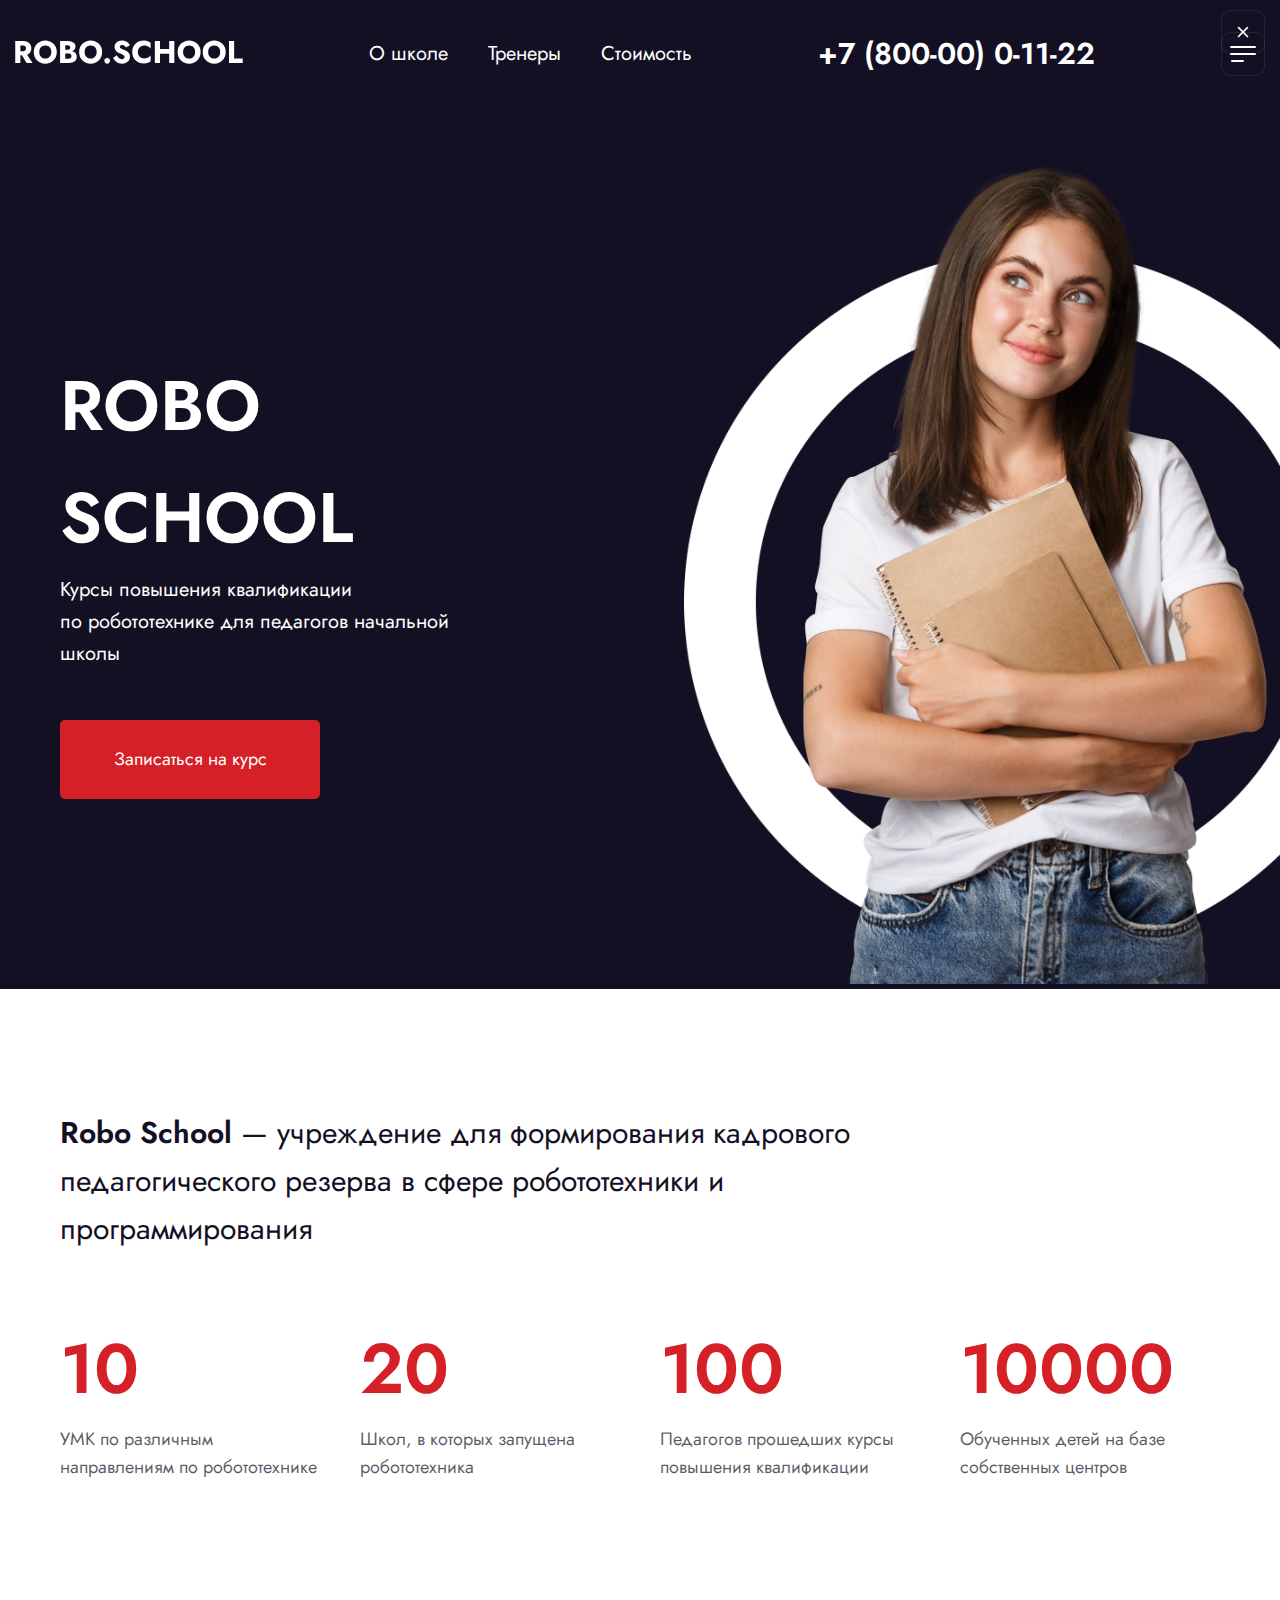
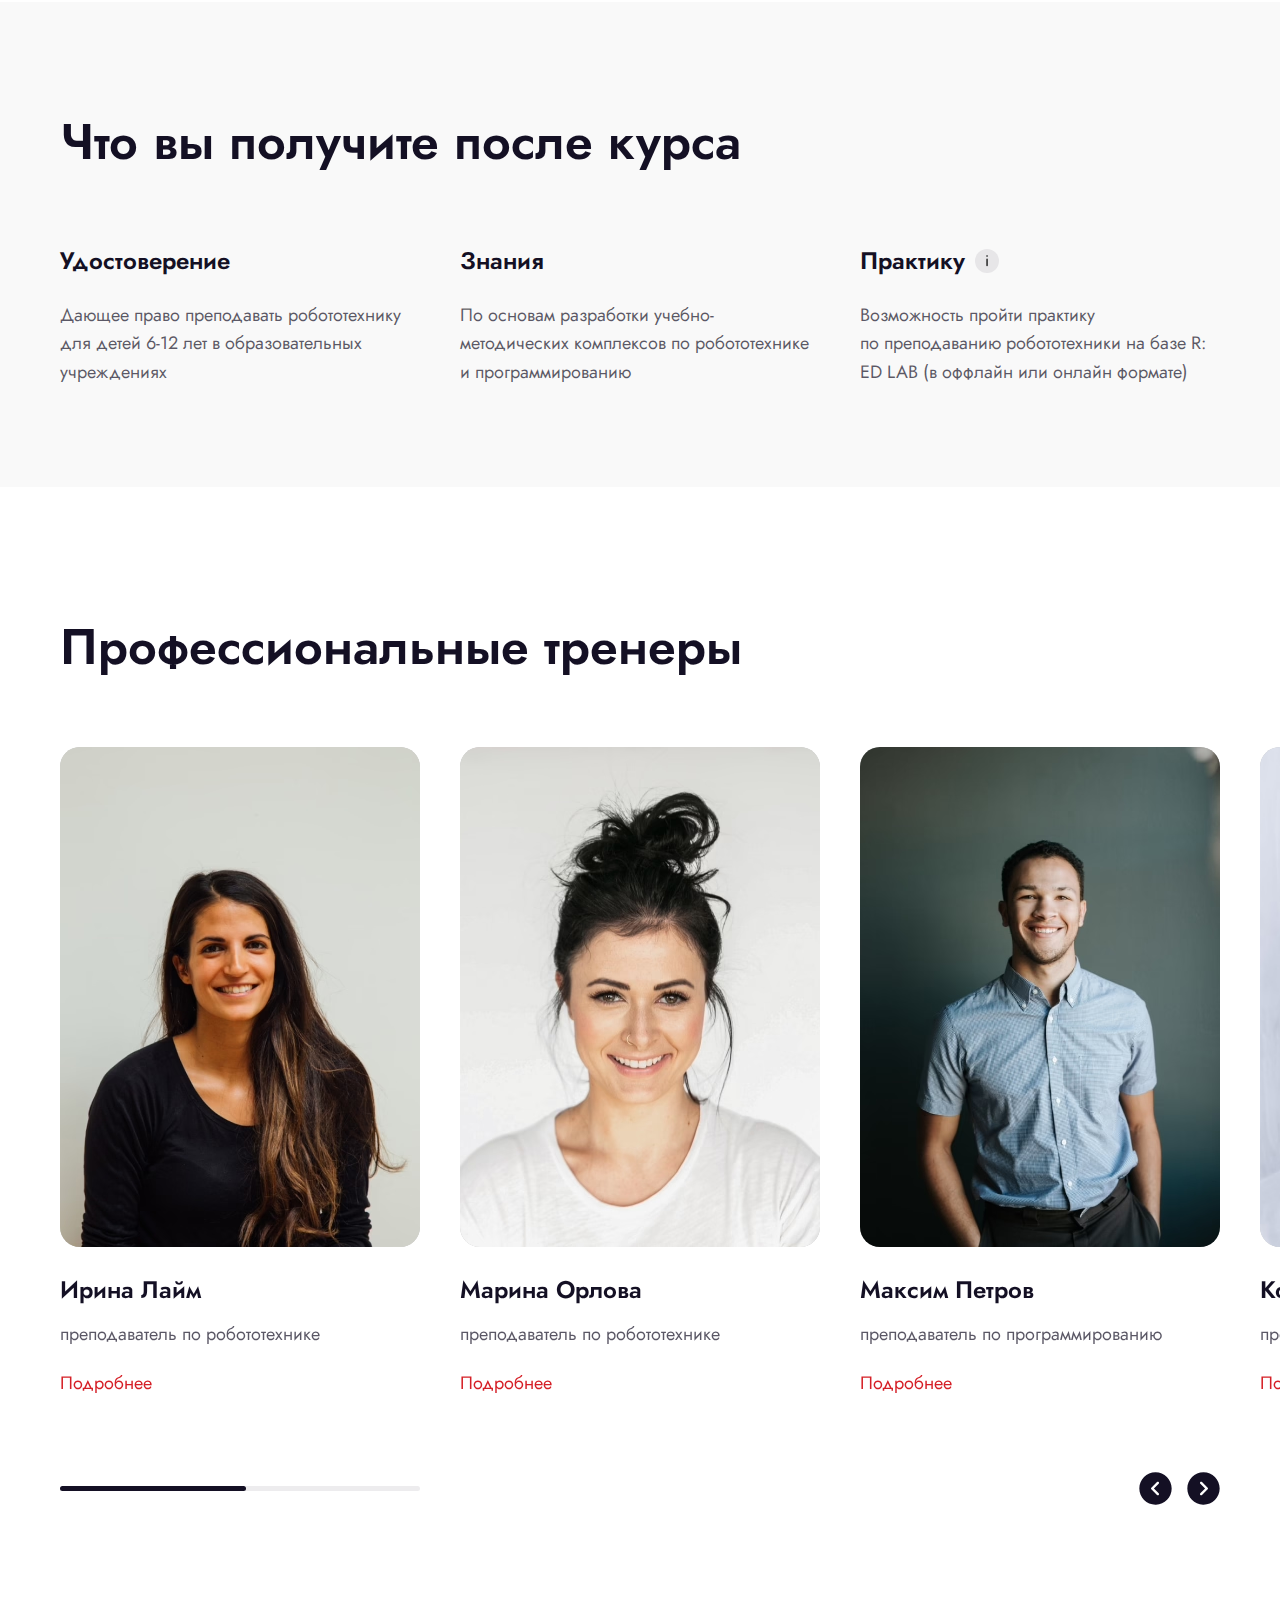
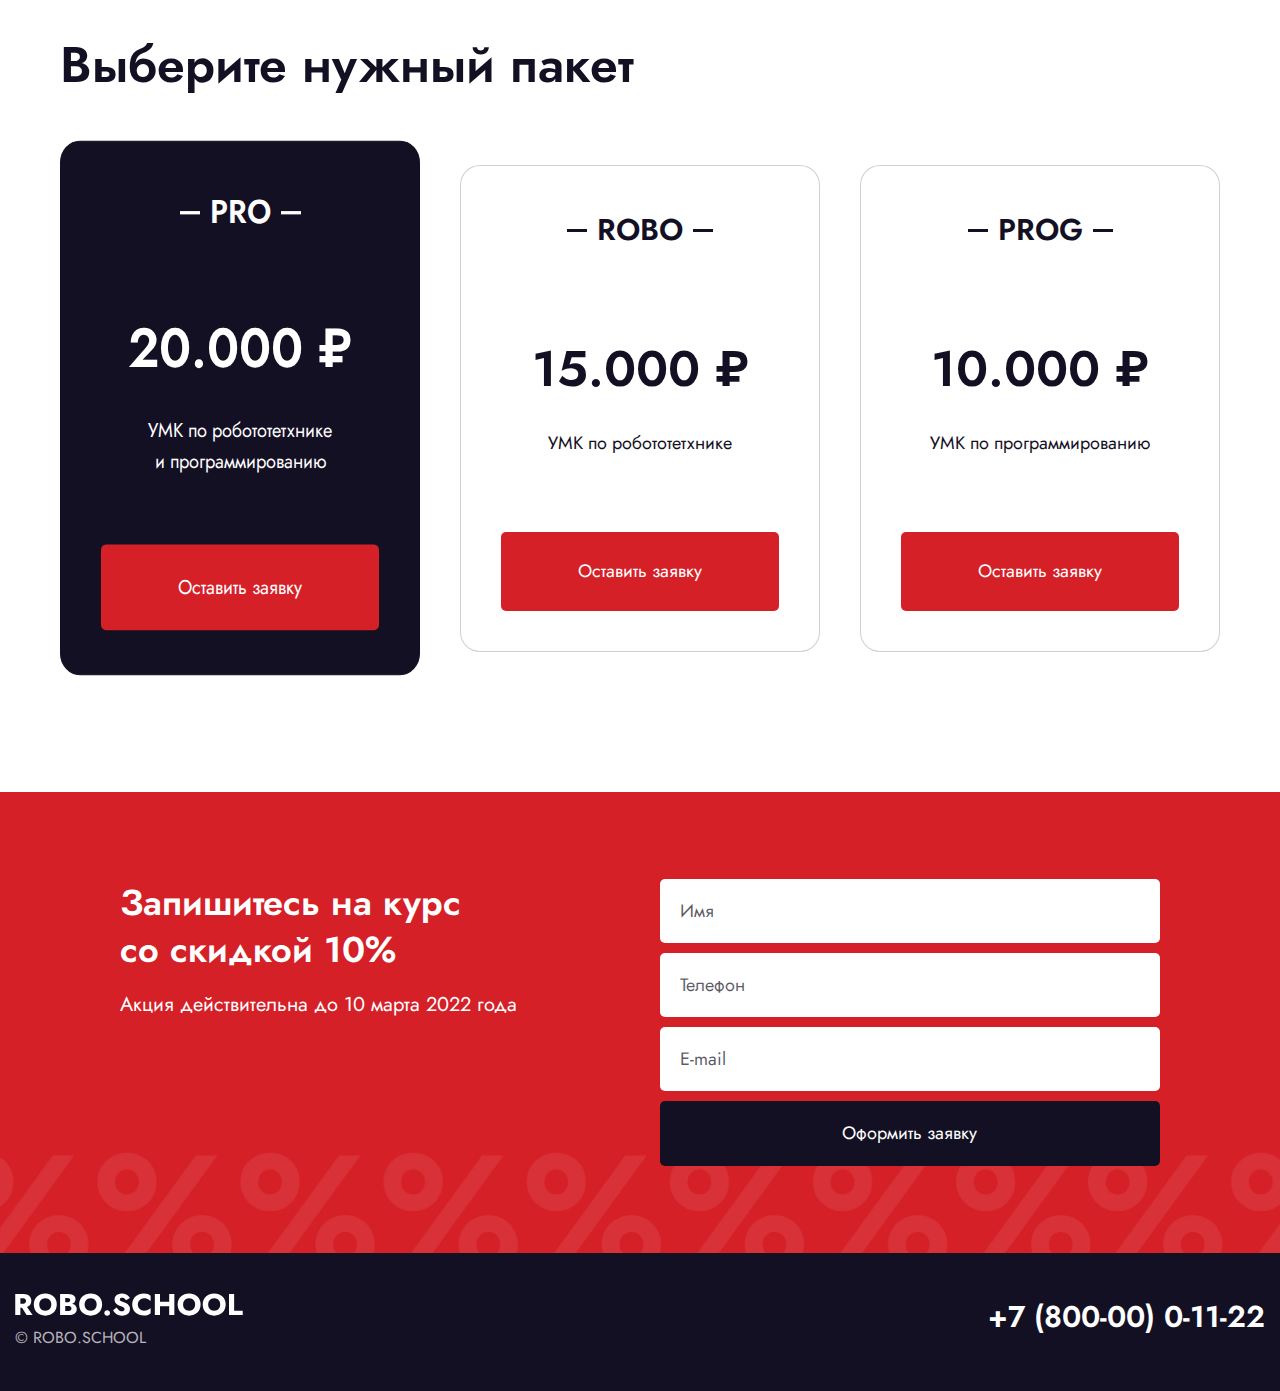
==== app/index.html @ c4f7781c "Created: Added Final Build" ====
<!DOCTYPE html>
<html lang="ru" class="page">
  <head>
  <meta charset="UTF-8" />
  <meta name="viewport" content="width=device-width, initial-scale=1.0" />
  <meta http-equiv="X-UA-Compatible" content="ie=edge" />
  <meta name="theme-color" content="#111111" />
  <title>Robo School</title>
  <link
    rel="preload"
    href="fonts/JostRegular.woff2"
    as="font"
    type="font/woff2"
    crossorigin="anonymous"
  />
  <link
    rel="preload"
    href="fonts/JostSemiBold.woff2"
    as="font"
    type="font/woff2"
    crossorigin="anonymous"
  />
  <link
    rel="preload"
    href="fonts/JostBold.woff2"
    as="font"
    type="font/woff2"
    crossorigin="anonymous"
  />
  <link rel="stylesheet" href="css/vendor.css" />
  <link rel="stylesheet" href="css/main.css" />
  <script defer src="js/main.js"></script>
</head>

  <body class="page__body">
    <div class="site-container">
      <header class="header">
  <div class="container-fluid header__container">
    <a class="logo header__logo" href="#">
      <img
        class="logo__image"
        loading="lazy"
        src="img/logo.svg"
        width="228"
        height="48"
        alt="Robo School Logo"
      />
    </a>
    <nav class="nav" title="Главное меню" data-menu>
      <ul class="list-reset nav__list">
        <li class="nav__item">
          <a class="nav__link" href="#about" data-scroll data-menu-item
            >О школе</a
          >
        </li>
        <li class="nav__item">
          <a class="nav__link" href="#trainers" data-scroll data-menu-item
            >Тренеры</a
          >
        </li>
        <li class="nav__item">
          <a class="nav__link" href="#prices" data-scroll data-menu-item
            >Стоимость</a
          >
        </li>
      </ul>
      <button
        class="btn-reset burger-close"
        aria-label="Закрыть меню"
        data-menu-close
      ></button>
    </nav>
    <a class="phone header__phone" href="tel:+78000001122">+7 (800-00) 0-11-22</a>
    <button
      class="btn-reset burger"
      aria-label="Открыть меню"
      aria-expanded="false"
      data-burger
    >
      <span class="burger__line"></span>
      <span class="burger__line"></span>
      <span class="burger__line"></span>
    </button>
  </div>
</header>

      <main class="main">
        <section class="hero">
  <div class="container hero__container">
    <div class="hero__content">
      <h1 class="hero__title">
        ROBO SCHOOL
        <span class="hero__title-text"
          >Курсы повышения квалификации по робототехнике для педагогов начальной
          школы</span
        >
      </h1>
      <a class="hero__link btn-reset btn" href="#prices" data-scroll
        >Записаться на курс</a
      >
    </div>
    <div class="hero__image">
      <picture>
        <source srcset="img/hero-img.avif" type="image/avif" />
        <source srcset="img/hero-img.webp" type="image/webp" />
        <img
          loading="lazy"
          src="img/hero-img.png"
          class="image"
          width="783"
          height="917"
          alt=""
        />
      </picture>
    </div>
  </div>
</section>
 <section class="about section-offset" id="about">
  <div class="container">
    <h2 class="visually-hidden">О школе Robo School</h2>
    <div class="about__descr">
      <span class="about__descr-highlight">Robo School</span> — учреждение для
      формирования кадрового педагогического резерва в сфере робототехники и
      программирования
    </div>
    <ul class="list-reset about__list">
      <li class="about__item">
        <div class="about__digit">10</div>
        <p class="about__text">
          УМК по различным направлениям по робототехнике
        </p>
      </li>
      <li class="about__item">
        <div class="about__digit">20</div>
        <p class="about__text">Школ, в которых запущена робототехника</p>
      </li>
      <li class="about__item">
        <div class="about__digit">100</div>
        <p class="about__text">
          Педагогов прошедших курсы повышения квалификации
        </p>
      </li>
      <li class="about__item">
        <div class="about__digit">10000</div>
        <p class="about__text">Обученных детей на базе собственных центров</p>
      </li>
    </ul>
  </div>
</section>

        <section class="benefits">
  <div class="container">
    <h2 class="benefits__title section-title">Что вы получите после курса</h2>
    <ul class="list-reset benefits__list">
      <li class="benefits__item">
        <h3 class="benefits__subtitle">Удостоверение</h3>
        <p class="benefits__descr">
          Дающее право преподавать робототехнику для детей 6-12 лет в
          образовательных учреждениях
        </p>
      </li>
      <li class="benefits__item">
        <h3 class="benefits__subtitle">Знания</h3>
        <p class="benefits__descr">
          По основам разработки учебно-методических комплексов по робототехнике
          и программированию
        </p>
      </li>
      <li class="benefits__item">
        <h3 class="benefits__subtitle">
          Практику
          <span class="tooltip">
            <button class="btn-reset tooltip__btn" aria-describedby="practice">
              <svg>
                <use xlink:href="img/sprite.svg#tooltip-icon"></use>
              </svg>
            </button>
            <span class="tooltip__txt" role="tooltip" id="practice">
              <span class="visually-hidden">Тултип: </span>
              При наличии свободных мест
            </span>
          </span>
        </h3>
        <p class="benefits__descr">
          Возможность пройти практику по преподаванию робототехники на базе R: ED
          LAB (в оффлайн или онлайн формате)
        </p>
      </li>
    </ul>
  </div>
</section>
 <section class="trainers section-offset" id="trainers">
  <div class="container">
    <h2 class="section-title trainers__title">Профессиональные тренеры</h2>
  </div>
  <div class="trainers__wrapper">
    <div class="swiper trainers__content">
      <div class="swiper-wrapper">
        <div class="swiper-slide">
          <div class="trainers__item">
            <picture>
              <source srcset="img/trainer-1.avif" type="image/avif" />
              <source srcset="img/trainer-1.webp" type="image/webp" />
              <img
                class="trainers__image"
                loading="lazy"
                src="img/trainer-1.jpg"
                width="360"
                height="500"
                alt="Ирина Лайм"
              />
            </picture>
            <div class="trainers__name">Ирина Лайм</div>
            <div class="trainers__post">преподаватель по робототехнике</div>
            <button class="btn-reset trainers__btn" data-graph-path="trainer-1">
              Подробнее
            </button>
          </div>
        </div>
        <div class="swiper-slide">
          <div class="trainers__item">
            <picture>
              <source srcset="img/trainer-2.avif" type="image/avif" />
              <source srcset="img/trainer-2.webp" type="image/webp" />
              <img
                class="trainers__image"
                loading="lazy"
                src="img/trainer-2.jpg"
                width="360"
                height="500"
                alt="Марина Орлова"
              />
            </picture>
            <div class="trainers__name">Марина Орлова</div>
            <div class="trainers__post">преподаватель по робототехнике</div>
            <button class="btn-reset trainers__btn" data-graph-path="trainer-2">
              Подробнее
            </button>
          </div>
        </div>
        <div class="swiper-slide">
          <div class="trainers__item">
            <picture>
              <source srcset="img/trainer-3.avif" type="image/avif" />
              <source srcset="img/trainer-3.webp" type="image/webp" />
              <img
                class="trainers__image"
                loading="lazy"
                src="img/trainer-3.jpg"
                width="360"
                height="500"
                alt="Максим Петров"
              />
            </picture>
            <div class="trainers__name">Максим Петров</div>
            <div class="trainers__post">преподаватель по программированию</div>
            <button class="btn-reset trainers__btn" data-graph-path="trainer-3">
              Подробнее
            </button>
          </div>
        </div>
        <div class="swiper-slide">
          <div class="trainers__item">
            <picture>
              <source srcset="img/trainer-4.avif" type="image/avif" />
              <source srcset="img/trainer-4.webp" type="image/webp" />
              <img
                class="trainers__image"
                loading="lazy"
                src="img/trainer-4.jpg"
                width="360"
                height="500"
                alt="Константин Назаров"
              />
            </picture>
            <div class="trainers__name">Константин Назаров</div>
            <div class="trainers__post">преподаватель по робототехнике</div>
            <button class="btn-reset trainers__btn" data-graph-path="trainer-4">
              Подробнее
            </button>
          </div>
        </div>
        <div class="swiper-slide">
          <div class="trainers__item">
            <picture>
              <source srcset="img/trainer-5.avif" type="image/avif" />
              <source srcset="img/trainer-5.webp" type="image/webp" />
              <img
                class="trainers__image"
                loading="lazy"
                src="img/trainer-5.jpg"
                width="360"
                height="500"
                alt="Лиза Весенняя"
              />
            </picture>
            <div class="trainers__name">Лиза Весенняя</div>
            <div class="trainers__post">преподаватель по программированию</div>
            <button class="btn-reset trainers__btn" data-graph-path="trainer-5">
              Подробнее
            </button>
          </div>
        </div>
        <div class="swiper-slide">
          <div class="trainers__item">
            <picture>
              <source srcset="img/trainer-1.avif" type="image/avif" />
              <source srcset="img/trainer-1.webp" type="image/webp" />
              <img
                class="trainers__image"
                loading="lazy"
                src="img/trainer-1.jpg"
                width="360"
                height="500"
                alt="Ирина Лайм"
              />
            </picture>
            <div class="trainers__name">Ирина Лайм</div>
            <div class="trainers__post">преподаватель по робототехнике</div>
            <button class="btn-reset trainers__btn" data-graph-path="trainer-1">
              Подробнее
            </button>
          </div>
        </div>
      </div>
    </div>
  </div>
  <div class="container">
    <div class="trainers__nav">
      <div class="swiper-scrollbar trainers__scroll"></div>
      <div class="trainers__slider-btns">
        <button
          class="btn-reset trainers__slider-btn trainers__slider-btn--prev"
          aria-label="Перейти к предыдущему слайду"
        ></button>
        <button
          class="btn-reset trainers__slider-btn trainers__slider-btn--next"
          aria-label="Перейти к следующему слайду"
        ></button>
      </div>
    </div>
  </div>
</section>

        <section class="prices" id="prices">
  <div class="container">
    <h2 class="section-title prices__title">Выберите нужный пакет</h2>
    <ul class="list-reset prices__list">
      <li class="prices__item prices__item--current">
        <h3 class="prices__subtitle">PRO</h3>
        <div class="prices__cost">20.000 ₽</div>
        <p class="prices__descr">УМК по робототетхнике и программированию</p>
        <button class="btn-reset btn prices__btn">Оставить заявку</button>
      </li>
      <li class="prices__item">
        <h3 class="prices__subtitle">ROBO</h3>
        <div class="prices__cost">15.000 ₽</div>
        <p class="prices__descr">УМК по робототетхнике</p>
        <button class="btn-reset btn prices__btn">Оставить заявку</button>
      </li>
      <li class="prices__item">
        <h3 class="prices__subtitle">PROG</h3>
        <div class="prices__cost">10.000 ₽</div>
        <p class="prices__descr">УМК по программированию</p>
        <button class="btn-reset btn prices__btn">Оставить заявку</button>
      </li>
    </ul>
  </div>
</section>
 <section class="order">
  <div class="container order__container">
    <div class="order__left">
      <h2 class="order__title">Запишитесь на курс со скидкой 10%</h2>
      <p class="order__descr">Акция действительна до 10 марта 2022 года</p>
    </div>
    <div class="order__right">
      <form class="form order__form" action="#">
        <label class="form__label">
          <input
            type="text"
            name="Имя"
            class="input-reset form__input input-name"
            placeholder="Имя"
            required
          />
        </label>
        <label class="form__label">
          <input
            type="tel"
            name="Телефон"
            class="input-reset form__input input-tel"
            placeholder="Телефон"
            required
          />
        </label>
        <label class="form__label">
          <input
            type="email"
            name="E-mail"
            class="input-reset form__input input-email"
            placeholder="E-mail"
            required
          />
        </label>
        <button class="btn-reset btn btn--dark form__btn">
          Оформить заявку
        </button>
      </form>
    </div>
  </div>
</section>

      </main>
      <footer class="footer">
  <div class="container-fluid footer__container">
    <div class="footer__left">
      <a class="logo footer__logo" href="#">
        <img
          class="logo__image"
          loading="lazy"
          src="img/logo.svg"
          width="228"
          height="48"
          alt="Robo School Logo"
        />
      </a>
      <div class="footer__copy">© ROBO.SCHOOL</div>
    </div>
    <a class="phone" href="tel:+78000001122">+7 (800-00) 0-11-22</a>
  </div>
</footer>
 <div class="graph-modal modal">
  <div
    class="graph-modal__container modal__container"
    role="dialog"
    aria-modal="true"
    data-graph-target="trainer-1"
  >
    <button
      class="btn-reset js-modal-close graph-modal__close modal__close"
      aria-label="Закрыть модальное окно"
    >
      Закрыть
    </button>
    <div class="graph-modal__content modal__content">
      <div class="modal__top">
        <div class="modal__image">
          <picture>
            <source srcset="img/modal-img-1.avif" type="image/avif" />
            <source srcset="img/modal-img-1.webp" type="image/webp" />
            <img
              loading="lazy"
              src="img/modal-img-1.jpg"
              class="image"
              width="160"
              height="222"
              alt="Марина Орлова"
            />
          </picture>
        </div>
        <div class="modal__text">
          <div class="modal__name">Марина Орлова</div>
          <div class="modal__post">преподаватель по робототехнике</div>
          <ul class="list-reset social">
            <li class="social__item">
              <a class="social__link" href="#" target="_blank">
                <svg>
                  <use xlink:href="img/sprite.svg#facebook"></use>
                </svg>
              </a>
            </li>
            <li class="social__item">
              <a class="social__link" href="#" target="_blank">
                <svg>
                  <use xlink:href="img/sprite.svg#instagram"></use>
                </svg>
              </a>
            </li>
          </ul>
        </div>
      </div>
      <div class="modal__bottom">
        <div class="tabs" data-tabs="modal">
          <div class="tabs__menu">
            <ul class="list-reset tabs__nav">
              <li class="tabs__nav-item">
                <button class="btn-reset tabs__nav-btn" type="button">
                  Образование
                </button>
              </li>
              <li class="tabs__nav-item">
                <button class="btn-reset tabs__nav-btn" type="button">
                  Опыт работы
                </button>
              </li>
              <li class="tabs__nav-item">
                <button class="btn-reset tabs__nav-btn" type="button">
                  Награды
                </button>
              </li>
            </ul>
          </div>
          <div class="tabs__content">
            <div class="tabs__panel">
              <div class="tabs__panel-wrapper" data-simplebar>
                <div class="tabs__descr">
                  <p class="tabs__text">Сентябрь 1995 — Июнь 2000</p>
                  <p class="tabs__text">
                    Санкт-Петербургский политехнический университет Петра
                    Великого
                  </p>
                  <p class="tabs__text">
                    Факультет: Компьютерных наук и технологий
                  </p>
                  <p class="tabs__text">
                    Специальность: Математика и компьютерные науки
                  </p>
                  <p class="tabs__text">Форма обучения: Очная</p>
                </div>
                <div class="tabs__content">
                  <h3 class="tabs__subtitle">Курсы и тренинги</h3>
                  <p class="tabs__text">Ноябрь 2020 — Февраль 2021</p>
                  <p class="tabs__text">
                    Программа дополнительного образования «3D Моделирование»
                  </p>
                  <p class="tabs__text">
                    Место проведения: Институт дополнительного образования
                    «Политех»
                  </p>
                  <p class="tabs__text">
                    Далеко-далеко за словесными горами в стране гласных и
                    согласных живут рыбные тексты.
                  </p>
                  <p class="tabs__text">
                    Далеко-далеко за словесными горами в стране гласных и
                    согласных живут рыбные тексты.
                  </p>
                </div>
              </div>
            </div>
            <div class="tabs__panel">
              <div class="tabs__panel-wrapper" data-simplebar>
                <div class="tabs__descr">
                  <p class="tabs__text">Сентябрь 1995 — Июнь 2000</p>
                  <p class="tabs__text">
                    Далеко-далеко за словесными горами в стране, гласных и
                    согласных живут рыбные тексты.
                  </p>
                  <p class="tabs__text">
                    Факультет: Компьютерных наук и технологий
                  </p>
                  <p class="tabs__text">
                    Далеко-далеко за словесными горами в стране, гласных и
                    согласных.
                  </p>
                  <p class="tabs__text">Форма обучения: Очная</p>
                </div>
                <div class="tabs__content">
                  <h3 class="tabs__subtitle">Курсы и тренинги</h3>
                  <p class="tabs__text">Ноябрь 2020 — Февраль 2021</p>
                  <p class="tabs__text">
                    Далеко-далеко за словесными горами в стране.
                  </p>
                  <p class="tabs__text">
                    Место проведения: Институт дополнительного образования
                    «Политех»
                  </p>
                  <p class="tabs__text">
                    Далеко-далеко за словесными горами в стране гласных и
                    согласных живут рыбные тексты.
                  </p>
                  <p class="tabs__text">
                    Далеко-далеко за словесными горами в стране гласных и
                    согласных живут рыбные тексты.
                  </p>
                </div>
              </div>
            </div>
            <div class="tabs__panel">
              <div class="tabs__panel-wrapper" data-simplebar>
                <div class="tabs__descr">
                  <p class="tabs__text">
                    Далеко-далеко за словесными горами в стране.
                  </p>
                  <p class="tabs__text">
                    Санкт-Петербургский политехнический университет Петра
                    Великого
                  </p>
                  <p class="tabs__text">
                    Далеко-далеко, за словесными горами в стране гласных и
                    согласных.
                  </p>
                  <p class="tabs__text">
                    Специальность: Математика и компьютерные науки
                  </p>
                  <p class="tabs__text">Форма обучения: Очная</p>
                </div>
                <div class="tabs__content">
                  <h3 class="tabs__subtitle">Курсы и тренинги</h3>
                  <p class="tabs__text">
                    Далеко-далеко за словесными горами в стране гласных.
                  </p>
                  <p class="tabs__text">
                    Программа дополнительного образования «3D Моделирование»
                  </p>
                  <p class="tabs__text">
                    Место проведения: Институт дополнительного образования
                    «Политех»
                  </p>
                  <p class="tabs__text">
                    Далеко-далеко за словесными горами в стране гласных и
                    согласных живут рыбные тексты.
                  </p>
                  <p class="tabs__text">
                    Далеко-далеко за словесными горами в стране гласных и
                    согласных живут рыбные тексты.
                  </p>
                </div>
              </div>
            </div>
          </div>
        </div>
      </div>
    </div>
  </div>
</div>

    </div>
  </body>
</html>
---- app/css/main.css ----
:root {
  --font-family: "Jost", sans-serif;
  --content-width: 1160px;
  --content-fluid-width: 1790px;
  --container-offset: 15px;
  --container-width: calc(var(--content-width) + (var(--container-offset) * 2));
  --container-fluid-width: calc(
    var(--content-fluid-width) + (var(--container-offset) * 2)
  );
  --color-light: #fff;
  --color-accent: #d52027;
  --color-dark: #141024;
  --color-text: rgba(20, 16, 36, 0.7);
}

/* stylelint-disable */
/* stylelint-disable */
/* stylelint-disable */
.custom-checkbox__field:checked + .custom-checkbox__content::after {
  opacity: 1;
}

.custom-checkbox__field:focus + .custom-checkbox__content::before {
  outline: 2px solid #f00;
  outline-offset: 2px;
}

.custom-checkbox__field:disabled + .custom-checkbox__content {
  opacity: 0.4;
  pointer-events: none;
}

/* stylelint-disable */
/* stylelint-disable */
@font-face {
  font-family: "Jost";
  src: url("../fonts/../fonts/JostRegular.woff2") format("woff2");
  font-weight: 400;
  font-display: swap;
  font-style: normal;
}
@font-face {
  font-family: "Jost";
  src: url("../fonts/../fonts/JostSemiBold.woff2") format("woff2");
  font-weight: 600;
  font-display: swap;
  font-style: normal;
}
@font-face {
  font-family: "Jost";
  src: url("../fonts/../fonts/JostBold.woff2") format("woff2");
  font-weight: 700;
  font-display: swap;
  font-style: normal;
}
html {
  -webkit-box-sizing: border-box;
  box-sizing: border-box;
}

*,
*::before,
*::after {
  -webkit-box-sizing: inherit;
  box-sizing: inherit;
}

.page {
  height: 100%;
  font-family: var(--font-family, sans-serif);
  -webkit-text-size-adjust: 100%;
}

.page__body {
  margin: 0;
  min-width: 320px;
  min-height: 100%;
  font-weight: 400;
  font-style: normal;
  font-size: 16px;
}

img {
  height: auto;
  max-width: 100%;
  -o-object-fit: cover;
  object-fit: cover;
}

h1,
h2,
h3,
h4,
h5,
h6 {
  margin: 0;
  padding: 0;
}

p {
  margin: 0;
  padding: 0;
}

a {
  text-decoration: none;
  color: inherit;
}

.site-container {
  overflow: hidden;
}

.is-hidden {
  display: none !important;
  /* stylelint-disable-line declaration-no-important */
}

.btn-reset {
  border: none;
  padding: 0;
  background: transparent;
  cursor: pointer;
}

.list-reset {
  list-style: none;
  margin: 0;
  padding: 0;
}

.input-reset {
  -webkit-appearance: none;
  -moz-appearance: none;
  appearance: none;
  border: none;
  border-radius: 0;
  background-color: #fff;
}
.input-reset::-webkit-search-decoration, .input-reset::-webkit-search-cancel-button, .input-reset::-webkit-search-results-button, .input-reset::-webkit-search-results-decoration {
  display: none;
}

.visually-hidden {
  position: absolute;
  overflow: hidden;
  margin: -1px;
  border: 0;
  padding: 0;
  width: 1px;
  height: 1px;
  clip: rect(0 0 0 0);
}

.container {
  margin: 0 auto;
  padding: 0 var(--container-offset);
  max-width: var(--container-width);
}

.container-fluid {
  margin: 0 auto;
  padding: 0 var(--container-offset);
  max-width: var(--container-fluid-width);
}

.js-focus-visible :focus:not(.focus-visible) {
  outline: none;
}

.centered {
  text-align: center;
}

.dis-scroll {
  position: fixed;
  left: 0;
  top: 0;
  overflow: hidden;
  width: 100%;
  height: 100vh;
  -ms-scroll-chaining: none;
  overscroll-behavior: none;
}

.page--ios .dis-scroll {
  position: relative;
}

@media (max-width: 576px) {
  .logo {
    width: 136px;
    height: 13px;
  }
}

.phone {
  font-weight: 600;
  font-size: 30px;
  line-height: 160%;
  text-align: right;
  color: var(--color-light);
}
@media (max-width: 576px) {
  .phone {
    font-size: 16px;
  }
}

.btn {
  display: -webkit-inline-box;
  display: -ms-inline-flexbox;
  display: inline-flex;
  -webkit-box-align: center;
  -ms-flex-align: center;
  align-items: center;
  -webkit-box-pack: center;
  -ms-flex-pack: center;
  justify-content: center;
  min-width: 260px;
  font-weight: 400;
  font-size: 18px;
  line-height: 160%;
  text-align: center;
  color: var(--color-light);
  padding: 25px 30px;
  background-color: var(--color-accent);
  border-radius: 5px;
}
.btn--dark {
  background-color: var(--color-dark);
}
@media (max-width: 576px) {
  .btn {
    font-size: 16px;
    padding: 17px 20px;
  }
}

.section-title {
  font-weight: 600;
  font-size: 50px;
  line-height: 160%;
  color: var(--color-dark);
  margin-bottom: 60px;
}
@media (max-width: 768px) {
  .section-title {
    line-height: 60px;
  }
}
@media (max-width: 576px) {
  .section-title {
    font-size: 30px;
    line-height: 140%;
    text-align: center;
    margin-bottom: 40px;
  }
}

.section-offset {
  padding: 120px 0;
}
@media (max-width: 768px) {
  .section-offset {
    padding: 60px 0;
  }
}

.tooltip {
  margin-left: 10px;
}
.tooltip__btn {
  display: -webkit-box;
  display: -ms-flexbox;
  display: flex;
  -webkit-box-align: center;
  -ms-flex-align: center;
  align-items: center;
  -webkit-box-pack: center;
  -ms-flex-pack: center;
  justify-content: center;
  width: 24px;
  height: 24px;
  background: rgba(20, 16, 36, 0.08);
  border-radius: 100%;
}
.tooltip__btn svg {
  width: 4px;
  height: 12px;
}
.tooltip__btn:focus + .tooltip__txt {
  opacity: 1;
  visibility: visible;
}
@media (any-hover: hover) {
  .tooltip__btn:hover + .tooltip__txt {
    opacity: 1;
    visibility: visible;
  }
}
.tooltip__txt {
  font-weight: 400;
  font-size: 16px;
  line-height: 160%;
  text-align: center;
  color: var(--color-dark);
  padding: 15px 20px;
  background-color: var(--color-light);
  -webkit-box-shadow: 0 2px 8px rgba(20, 16, 36, 0.1);
  box-shadow: 0 2px 8px rgba(20, 16, 36, 0.1);
  border-radius: 5px;
  opacity: 0;
  visibility: hidden;
  -webkit-transition: opacity 0.3s ease-in-out, visibility 0.3s ease-in-out;
  -o-transition: opacity 0.3s ease-in-out, visibility 0.3s ease-in-out;
  transition: opacity 0.3s ease-in-out, visibility 0.3s ease-in-out;
}
@media (max-width: 768px) {
  .tooltip__txt {
    font-size: 14px;
    padding: 10px;
  }
}

.form {
  display: -webkit-box;
  display: -ms-flexbox;
  display: flex;
  -webkit-box-orient: vertical;
  -webkit-box-direction: normal;
  -ms-flex-direction: column;
  flex-direction: column;
  width: 100%;
}
.form__label {
  display: -webkit-box;
  display: -ms-flexbox;
  display: flex;
  -webkit-box-orient: vertical;
  -webkit-box-direction: reverse;
  -ms-flex-direction: column-reverse;
  flex-direction: column-reverse;
  width: 100%;
  margin-bottom: 10px;
}
.form .just-validate-error-label {
  color: var(--color-light) !important;
  margin-bottom: 5px;
}
.form__input {
  width: 100%;
  height: 64px;
  border-radius: 5px;
  font-weight: 400;
  font-size: 18px;
  line-height: 26px;
  color: var(--color-dark);
  padding: 0 20px;
}
.form__input::-webkit-input-placeholder {
  font-weight: 400;
  font-size: 18px;
  line-height: 26px;
  color: var(--color-text);
}
.form__input::-moz-placeholder {
  font-weight: 400;
  font-size: 18px;
  line-height: 26px;
  color: var(--color-text);
}
.form__input:-ms-input-placeholder {
  font-weight: 400;
  font-size: 18px;
  line-height: 26px;
  color: var(--color-text);
}
.form__input::-ms-input-placeholder {
  font-weight: 400;
  font-size: 18px;
  line-height: 26px;
  color: var(--color-text);
}
.form__input::placeholder {
  font-weight: 400;
  font-size: 18px;
  line-height: 26px;
  color: var(--color-text);
}
.form__btn {
  padding: 18px 30px;
}

.burger {
  position: relative;
  width: 44px;
  height: 44px;
  border: 1px solid rgba(255, 255, 255, 0.08);
  border-radius: 10px;
}
.burger__line {
  position: absolute;
  left: 50%;
  top: 50%;
  -webkit-transform: translate(-50%, -50%);
  -ms-transform: translate(-50%, -50%);
  transform: translate(-50%, -50%);
  height: 2px;
  width: 26px;
  background-color: var(--color-light);
  border-radius: 100px;
}
.burger__line:first-child {
  margin-top: -7px;
}
.burger__line:last-child {
  width: 13px;
  left: 9px;
  -webkit-transform: translateY(-50%);
  -ms-transform: translateY(-50%);
  transform: translateY(-50%);
  margin-top: 7px;
}
.burger-close {
  position: absolute;
  top: 10px;
  right: var(--container-offset);
  z-index: 500;
  width: 44px;
  height: 44px;
  border: 1px solid rgba(255, 255, 255, 0.08);
  border-radius: 10px;
  background-image: url("../img/close.svg");
  background-position: center;
  background-size: 14px 12px;
  background-repeat: no-repeat;
}

.social {
  display: -webkit-box;
  display: -ms-flexbox;
  display: flex;
  -webkit-box-align: center;
  -ms-flex-align: center;
  align-items: center;
}
.social__item:not(:last-child) {
  margin-right: 10px;
}
.social__link {
  display: block;
  width: 30px;
  height: 30px;
}
.social__link svg {
  display: block;
  width: 100%;
  height: 100%;
  -o-object-fit: cover;
  object-fit: cover;
  fill: var(--color-dark);
}
.social__link:hover svg {
  fill: var(--color-accent);
}

.header {
  position: absolute;
  left: 0;
  top: 0;
  width: 100%;
  padding: 30px 0;
}
.header__container {
  display: -webkit-box;
  display: -ms-flexbox;
  display: flex;
  -webkit-box-align: center;
  -ms-flex-align: center;
  align-items: center;
  -webkit-box-pack: justify;
  -ms-flex-pack: justify;
  justify-content: space-between;
}
@media (max-width: 992px) {
  .header__container {
    -webkit-box-pack: initial;
    -ms-flex-pack: initial;
    justify-content: initial;
  }
}
@media (max-width: 576px) {
  .header__container {
    -webkit-box-align: center;
    -ms-flex-align: center;
    align-items: center;
  }
}
@media (max-width: 992px) {
  .header__phone {
    width: 44px;
    height: 44px;
    border: 1px solid rgba(255, 255, 255, 0.08);
    border-radius: 10px;
    font-size: 0;
    background-image: url("../img/phone.svg");
    background-position: center;
    background-size: 24px 24px;
    background-repeat: no-repeat;
    margin-left: auto;
    margin-right: 10px;
  }
}
@media (max-width: 576px) {
  .header {
    padding: 10px 0;
  }
}

.nav__list {
  display: -webkit-box;
  display: -ms-flexbox;
  display: flex;
  -webkit-box-align: center;
  -ms-flex-align: center;
  align-items: center;
}
@media (max-width: 992px) {
  .nav__list {
    display: -webkit-box;
    display: -ms-flexbox;
    display: flex;
    -webkit-box-align: center;
    -ms-flex-align: center;
    align-items: center;
    -webkit-box-pack: center;
    -ms-flex-pack: center;
    justify-content: center;
    -webkit-box-orient: vertical;
    -webkit-box-direction: normal;
    -ms-flex-direction: column;
    flex-direction: column;
    width: 100%;
    height: 100%;
  }
}
.nav__item:not(:last-child) {
  margin-right: 40px;
}
@media (max-width: 992px) {
  .nav__item:not(:last-child) {
    margin-right: 0;
    margin-bottom: 20px;
  }
}
.nav__link {
  font-size: 20px;
  line-height: 160%;
  text-align: center;
  color: var(--color-light);
}
@media (max-width: 992px) {
  .nav__link {
    font-weight: 600;
    font-size: 30px;
  }
}
@media (max-width: 992px) {
  .nav {
    position: fixed;
    left: 0;
    top: 0;
    right: 0;
    bottom: 0;
    z-index: 500;
    height: 100vh;
    overflow-y: auto;
    background-color: var(--color-dark);
    opacity: 0;
    visibility: hidden;
    -webkit-transition: opacity 0.3s ease-in-out, visibility 0.3s ease-in-out;
    -o-transition: opacity 0.3s ease-in-out, visibility 0.3s ease-in-out;
    transition: opacity 0.3s ease-in-out, visibility 0.3s ease-in-out;
  }
}

.menu--active {
  opacity: 1;
  visibility: visible;
}

.hero {
  min-height: 800px;
  background-color: var(--color-dark);
  padding-top: 160px;
}
.hero__container {
  display: -webkit-box;
  display: -ms-flexbox;
  display: flex;
  -webkit-box-align: center;
  -ms-flex-align: center;
  align-items: center;
}
@media (max-width: 992px) {
  .hero__container {
    -webkit-box-orient: vertical;
    -webkit-box-direction: normal;
    -ms-flex-direction: column;
    flex-direction: column;
  }
}
.hero__content {
  max-width: 516px;
}
@media (max-width: 992px) {
  .hero__content {
    max-width: none;
    text-align: center;
    margin-bottom: 20px;
  }
}
.hero__title {
  font-weight: 600;
  font-size: 70px;
  line-height: 160%;
  text-transform: uppercase;
  color: var(--color-light);
  margin-bottom: 50px;
}
.hero__title-text {
  display: block;
  max-width: 90%;
  font-weight: 400;
  font-size: 20px;
  line-height: 160%;
  text-transform: initial;
}
@media (max-width: 992px) {
  .hero__title-text {
    max-width: none;
    margin-top: 10px;
  }
}
@media (max-width: 576px) {
  .hero__title-text {
    font-size: 16px;
  }
}
@media (max-width: 576px) {
  .hero__title {
    font-size: 30px;
  }
}
.hero__image {
  width: 100%;
  -webkit-transform: translateX(167px);
  -ms-transform: translateX(167px);
  transform: translateX(167px);
}
@media (max-width: 992px) {
  .hero__image {
    -webkit-transform: translateX(0);
    -ms-transform: translateX(0);
    transform: translateX(0);
    text-align: center;
  }
}
@media (max-width: 576px) {
  .hero {
    padding-top: 110px;
  }
}

.about {
  background-color: var(--color-light);
}
.about__descr {
  max-width: 892px;
  font-size: 30px;
  line-height: 160%;
  color: var(--color-dark);
  margin-bottom: 60px;
}
.about__descr-highlight {
  font-weight: 600;
}
@media (max-width: 576px) {
  .about__descr {
    font-size: 20px;
    line-height: 160%;
  }
}
.about__list {
  display: -ms-grid;
  display: grid;
  -ms-grid-columns: (1fr)[12];
  grid-template-columns: repeat(12, 1fr);
  gap: 40px;
}
@media (max-width: 576px) {
  .about__list {
    -ms-grid-columns: (1fr)[4];
    grid-template-columns: repeat(4, 1fr);
    gap: 30px;
  }
}
.about__item {
  -ms-grid-column-span: 3;
  grid-column: 3 span;
}
@media (max-width: 1200px) {
  .about__item {
    -ms-grid-column-span: 6;
    grid-column: 6 span;
  }
}
@media (max-width: 576px) {
  .about__item {
    -ms-grid-column-span: 4;
    grid-column: 4 span;
    text-align: center;
  }
}
.about__digit {
  font-weight: 600;
  font-size: 70px;
  line-height: 160%;
  color: var(--color-accent);
}
@media (max-width: 576px) {
  .about__digit {
    font-size: 60px;
    line-height: 87px;
  }
}
.about__text {
  font-size: 18px;
  line-height: 160%;
  color: var(--color-text);
}
@media (max-width: 576px) {
  .about__text {
    font-size: 16px;
  }
}

.benefits {
  background-color: #f9f9f9;
  padding: 100px 0;
}
.benefits__list {
  display: -ms-grid;
  display: grid;
  -ms-grid-columns: (1fr)[12];
  grid-template-columns: repeat(12, 1fr);
  gap: 40px;
}
@media (max-width: 576px) {
  .benefits__list {
    -ms-grid-columns: (1fr)[4];
    grid-template-columns: repeat(4, 1fr);
    gap: 30px;
  }
}
.benefits__item {
  -ms-grid-column-span: 4;
  grid-column: 4 span;
}
@media (max-width: 1200px) {
  .benefits__item {
    -ms-grid-column-span: 6;
    grid-column: 6 span;
  }
}
@media (max-width: 576px) {
  .benefits__item {
    -ms-grid-column-span: 4;
    grid-column: 4 span;
    text-align: center;
  }
}
.benefits__subtitle {
  display: -webkit-inline-box;
  display: -ms-inline-flexbox;
  display: inline-flex;
  -webkit-box-align: center;
  -ms-flex-align: center;
  align-items: center;
  font-weight: 600;
  font-size: 24px;
  line-height: 160%;
  color: var(--color-dark);
  margin-bottom: 20px;
}
@media (max-width: 576px) {
  .benefits__subtitle {
    font-size: 20px;
  }
}
.benefits__descr {
  font-size: 18px;
  line-height: 160%;
  color: var(--color-text);
}
@media (max-width: 576px) {
  .benefits__descr {
    font-size: 16px;
  }
}
@media (max-width: 768px) {
  .benefits {
    padding: 40px 0;
  }
}

.trainers .swiper-slide {
  width: 360px;
}
@media (max-width: 768px) {
  .trainers .swiper-slide {
    width: 220px;
  }
}
.trainers__wrapper {
  padding-left: max(15px, (100% - var(--content-width)) / 2);
}
.trainers__content {
  margin-bottom: 75px;
}
@media (max-width: 576px) {
  .trainers__content {
    margin-bottom: 40px;
  }
}
.trainers__image {
  max-height: 500px;
  background-color: #c4c4c4;
  border-radius: 20px;
  margin-bottom: 20px;
}
@media (max-width: 768px) {
  .trainers__image {
    max-height: 300px;
  }
}
.trainers__name {
  font-weight: 600;
  font-size: 24px;
  line-height: 160%;
  color: var(--color-dark);
  margin-bottom: 10px;
}
@media (max-width: 576px) {
  .trainers__name {
    font-size: 20px;
  }
}
.trainers__post {
  font-size: 18px;
  line-height: 160%;
  color: var(--color-text);
  margin-bottom: 20px;
}
@media (max-width: 576px) {
  .trainers__post {
    font-size: 14px;
  }
}
.trainers__btn {
  font-size: 18px;
  line-height: 160%;
  color: var(--color-accent);
}
@media (max-width: 576px) {
  .trainers__btn {
    font-size: 16px;
  }
}
.trainers__nav {
  display: -webkit-box;
  display: -ms-flexbox;
  display: flex;
  -webkit-box-align: center;
  -ms-flex-align: center;
  align-items: center;
  -webkit-box-pack: justify;
  -ms-flex-pack: justify;
  justify-content: space-between;
}
.trainers__scroll {
  width: 360px;
  height: 5px;
  background: rgba(20, 16, 36, 0.08);
  border-radius: 40px;
}
.trainers__scroll .swiper-scrollbar-drag {
  background: var(--color-dark);
}
@media (max-width: 576px) {
  .trainers__scroll {
    width: 300px;
    height: 3px;
  }
}
.trainers__slider-btns {
  display: -webkit-box;
  display: -ms-flexbox;
  display: flex;
  -webkit-box-align: center;
  -ms-flex-align: center;
  align-items: center;
}
.trainers__slider-btn {
  background-position: center;
  background-size: cover;
  background-repeat: no-repeat;
  width: 33px;
  height: 33px;
}
.trainers__slider-btn--prev {
  background-image: url("../img/prev-arrow.svg");
}
.trainers__slider-btn--next {
  background-image: url("../img/next-arrow.svg");
}
.trainers__slider-btn:not(:last-child) {
  margin-right: 15px;
}
@media (max-width: 576px) {
  .trainers__slider-btn {
    display: none;
  }
}

.prices {
  padding: 0 0 140px;
}
.prices__list {
  display: -ms-grid;
  display: grid;
  -ms-grid-columns: (1fr)[12];
  grid-template-columns: repeat(12, 1fr);
  gap: 40px;
}
@media (max-width: 992px) {
  .prices__list {
    gap: 20px;
  }
}
@media (max-width: 768px) {
  .prices__list {
    -ms-grid-columns: (1fr)[8];
    grid-template-columns: repeat(8, 1fr);
  }
}
.prices__item {
  -ms-grid-column-span: 4;
  grid-column: 4 span;
  display: -webkit-box;
  display: -ms-flexbox;
  display: flex;
  -webkit-box-orient: vertical;
  -webkit-box-direction: normal;
  -ms-flex-direction: column;
  flex-direction: column;
  -webkit-box-align: center;
  -ms-flex-align: center;
  align-items: center;
  border: 1px solid rgba(20, 16, 36, 0.2);
  border-radius: 20px;
  padding: 40px;
  background-color: var(--color-light);
  color: var(--color-dark);
}
.prices__item--current {
  background-color: var(--color-dark);
  border: 1px solid var(--color-dark);
  color: var(--color-light);
  -webkit-transform: scaleY(1.1);
  -ms-transform: scaleY(1.1);
  transform: scaleY(1.1);
}
@media (max-width: 1200px) {
  .prices__item--current {
    -webkit-transform: scaleY(1);
    -ms-transform: scaleY(1);
    transform: scaleY(1);
  }
}
@media (max-width: 992px) {
  .prices__item {
    padding: 40px 20px;
  }
}
@media (max-width: 768px) {
  .prices__item {
    -ms-grid-column-span: 8;
    grid-column: 8 span;
  }
}
.prices__subtitle {
  display: -webkit-box;
  display: -ms-flexbox;
  display: flex;
  -webkit-box-align: center;
  -ms-flex-align: center;
  align-items: center;
  font-weight: 600;
  font-size: 30px;
  line-height: 160%;
  text-align: center;
  margin-bottom: auto;
}
.prices__subtitle:before {
  content: "";
  display: block;
  width: 20px;
  height: 3px;
  background-color: currentColor;
  margin-right: 10px;
}
.prices__subtitle:after {
  content: "";
  display: block;
  width: 20px;
  height: 3px;
  background-color: currentColor;
  margin-left: 10px;
}
@media (max-width: 576px) {
  .prices__subtitle {
    font-size: 30px;
  }
}
.prices__cost {
  font-weight: 600;
  font-size: 50px;
  line-height: 160%;
  text-align: center;
  margin: 60px auto 20px;
}
@media (max-width: 1200px) {
  .prices__cost {
    font-size: 45px;
  }
}
@media (max-width: 992px) {
  .prices__cost {
    font-size: 30px;
  }
}
@media (max-width: 576px) {
  .prices__cost {
    font-size: 50px;
    margin: 40px 0 20px;
  }
}
.prices__descr {
  font-size: 18px;
  line-height: 160%;
  text-align: center;
  margin-bottom: auto;
}
@media (max-width: 576px) {
  .prices__descr {
    font-size: 16px;
  }
}
.prices__btn {
  width: 100%;
  margin-top: 60px;
}
@media (max-width: 992px) {
  .prices__btn {
    min-width: auto;
    font-size: 16px;
    padding: 10px 20px;
  }
}
@media (max-width: 576px) {
  .prices__btn {
    font-size: 16px;
    padding: 17px 20px;
    margin-top: 40px;
  }
}
@media (max-width: 768px) {
  .prices {
    padding: 0 0 60px;
  }
}

.order {
  background-image: url("../img/percents.png");
  /* stylelint-disable-next-line declaration-block-no-duplicate-properties */
  background-image: -webkit-image-set("../img/percents.avif" type("image/avif"), "../img/percents.webp" type("image/webp"), "../img/percents.jpg" type("image/jpg"));
  background-image: image-set("../img/percents.avif" type("image/avif"), "../img/percents.webp" type("image/webp"), "../img/percents.jpg" type("image/jpg"));
  background-color: var(--color-accent);
  background-position: bottom center;
  background-size: cover;
  padding: 87px 0;
}
.order__container {
  display: -ms-grid;
  display: grid;
  -ms-grid-columns: (1fr)[12];
  grid-template-columns: repeat(12, 1fr);
}
.order__left {
  -ms-grid-column-span: 5;
  grid-column: 5 span;
  padding-left: 60px;
}
@media (max-width: 992px) {
  .order__left {
    -ms-grid-column-span: 12;
    grid-column: 12 span;
    padding-left: 0;
    text-align: center;
    margin-bottom: 40px;
  }
}
.order__title {
  font-weight: 600;
  font-size: 36px;
  line-height: 130%;
  color: var(--color-light);
  margin-bottom: 20px;
}
@media (max-width: 576px) {
  .order__title {
    font-size: 30px;
    line-height: 140%;
  }
}
.order__descr {
  font-size: 20px;
  line-height: 130%;
  color: var(--color-light);
}
@media (max-width: 576px) {
  .order__descr {
    font-size: 16px;
  }
}
.order__right {
  -ms-grid-column-span: 7;
  grid-column: 7 span;
  display: -webkit-box;
  display: -ms-flexbox;
  display: flex;
  -webkit-box-pack: end;
  -ms-flex-pack: end;
  justify-content: flex-end;
  padding-right: 60px;
}
@media (max-width: 992px) {
  .order__right {
    -ms-grid-column-span: 12;
    grid-column: 12 span;
    -webkit-box-pack: center;
    -ms-flex-pack: center;
    justify-content: center;
    padding-right: 0;
  }
}
.order__form {
  max-width: 500px;
}
@media (max-width: 576px) {
  .order__form {
    max-width: none;
  }
}
@media (max-width: 768px) {
  .order {
    padding: 40px 0;
  }
}

.footer {
  background-color: var(--color-dark);
  padding: 40px 0;
}
.footer__container {
  display: -webkit-box;
  display: -ms-flexbox;
  display: flex;
  -webkit-box-pack: justify;
  -ms-flex-pack: justify;
  justify-content: space-between;
  -webkit-box-align: start;
  -ms-flex-align: start;
  align-items: flex-start;
}
@media (max-width: 576px) {
  .footer__container {
    -webkit-box-orient: vertical;
    -webkit-box-direction: normal;
    -ms-flex-direction: column;
    flex-direction: column;
    -webkit-box-align: center;
    -ms-flex-align: center;
    align-items: center;
  }
}
.footer__logo {
  display: inline-block;
  margin-bottom: 5px;
}
.footer__copy {
  font-size: 16px;
  line-height: 160%;
  color: rgba(255, 255, 255, 0.7);
}
@media (max-width: 576px) {
  .footer__copy {
    font-size: 14px;
    text-align: center;
    margin-bottom: 20px;
  }
}

@media (max-width: 1024px) {
  .graph-modal:before {
    display: none;
  }
}

.modal__container {
  width: 100%;
  max-width: 940px;
  padding: 40px;
}
@media (max-width: 768px) {
  .modal__container {
    padding: 40px 20px 20px;
  }
}
.modal__close {
  right: 40px;
  top: 40px;
  width: auto;
  height: auto;
  font-weight: 400;
  font-size: 18px;
  line-height: 160%;
  color: var(--color-text);
}
@media (max-width: 768px) {
  .modal__close {
    right: 20px;
    top: 20px;
  }
}
@media (max-width: 576px) {
  .modal__close {
    font-size: 16px;
  }
}
.modal__top {
  display: -webkit-box;
  display: -ms-flexbox;
  display: flex;
  margin-bottom: 40px;
}
.modal__image {
  background-color: #c4c4c4;
  border-radius: 20px;
  margin-right: 40px;
}
.modal__image img {
  height: 100%;
}
@media (max-width: 576px) {
  .modal__image img {
    width: 60px;
    height: 88px;
  }
}
@media (max-width: 576px) {
  .modal__image {
    margin-right: 10px;
  }
}
.modal__name {
  font-weight: 600;
  font-size: 24px;
  line-height: 160%;
  margin-bottom: 10px;
}
@media (max-width: 576px) {
  .modal__name {
    font-size: 16px;
    margin-bottom: 5px;
  }
}
.modal__post {
  font-size: 18px;
  line-height: 160%;
  color: var(--color-text);
  margin-bottom: 10px;
}
@media (max-width: 576px) {
  .modal__post {
    font-size: 12px;
    line-height: 140%;
  }
}
.modal .simplebar-track.simplebar-vertical {
  background: rgba(20, 16, 36, 0.08);
  border-radius: 40px;
  width: 5px;
  margin: 20px 0;
}
.modal .simplebar-scrollbar:before {
  left: 0;
  right: 0;
  opacity: 1;
  width: 5px;
  background: var(--color-dark);
  border-radius: 40px;
}

.tabs__menu {
  padding-bottom: 20px;
  border-bottom: 1px solid rgba(20, 16, 36, 0.11);
}
.tabs__nav {
  max-width: 70%;
  display: -webkit-box;
  display: -ms-flexbox;
  display: flex;
  -webkit-box-align: center;
  -ms-flex-align: center;
  align-items: center;
  -webkit-box-pack: justify;
  -ms-flex-pack: justify;
  justify-content: space-between;
}
@media (max-width: 576px) {
  .tabs__nav {
    max-width: none;
    -ms-flex-wrap: wrap;
    flex-wrap: wrap;
  }
}
.tabs__nav-btn {
  font-size: 20px;
  line-height: 160%;
  color: var(--color-dark);
}
.tabs__nav-btn--active {
  background-color: transparent;
  color: var(--color-accent);
  outline: none;
}
.tabs__nav-btn:focus {
  background-color: transparent;
  color: var(--color-accent);
}
@media (max-width: 576px) {
  .tabs__nav-btn {
    font-size: 16px;
  }
}
@media (max-width: 768px) {
  .tabs__nav-item {
    margin-right: 40px;
    margin-bottom: 20px;
  }
}
@media (max-width: 576px) {
  .tabs__nav-item {
    width: 100%;
    margin-right: 0;
  }
  .tabs__nav-item:last-child {
    margin-bottom: 0;
  }
}
.tabs__panel-wrapper {
  max-height: 375px;
  padding-top: 20px;
  padding-right: 20px;
}
.tabs__descr {
  margin-bottom: 40px;
}
@media (max-width: 576px) {
  .tabs__descr {
    margin-bottom: 20px;
  }
}
.tabs__text {
  font-size: 20px;
  line-height: 160%;
  color: var(--color-dark);
}
.tabs__text:not(:last-child) {
  margin-bottom: 5px;
}
@media (max-width: 576px) {
  .tabs__text {
    font-size: 14px;
  }
}
.tabs__subtitle {
  font-weight: 600;
  font-size: 24px;
  line-height: 160%;
  color: var(--color-dark);
  margin-bottom: 20px;
}
@media (max-width: 576px) {
  .tabs__subtitle {
    font-size: 16px;
    margin-bottom: 10px;
  }
}
/*# sourceMappingURL=main.css.map */
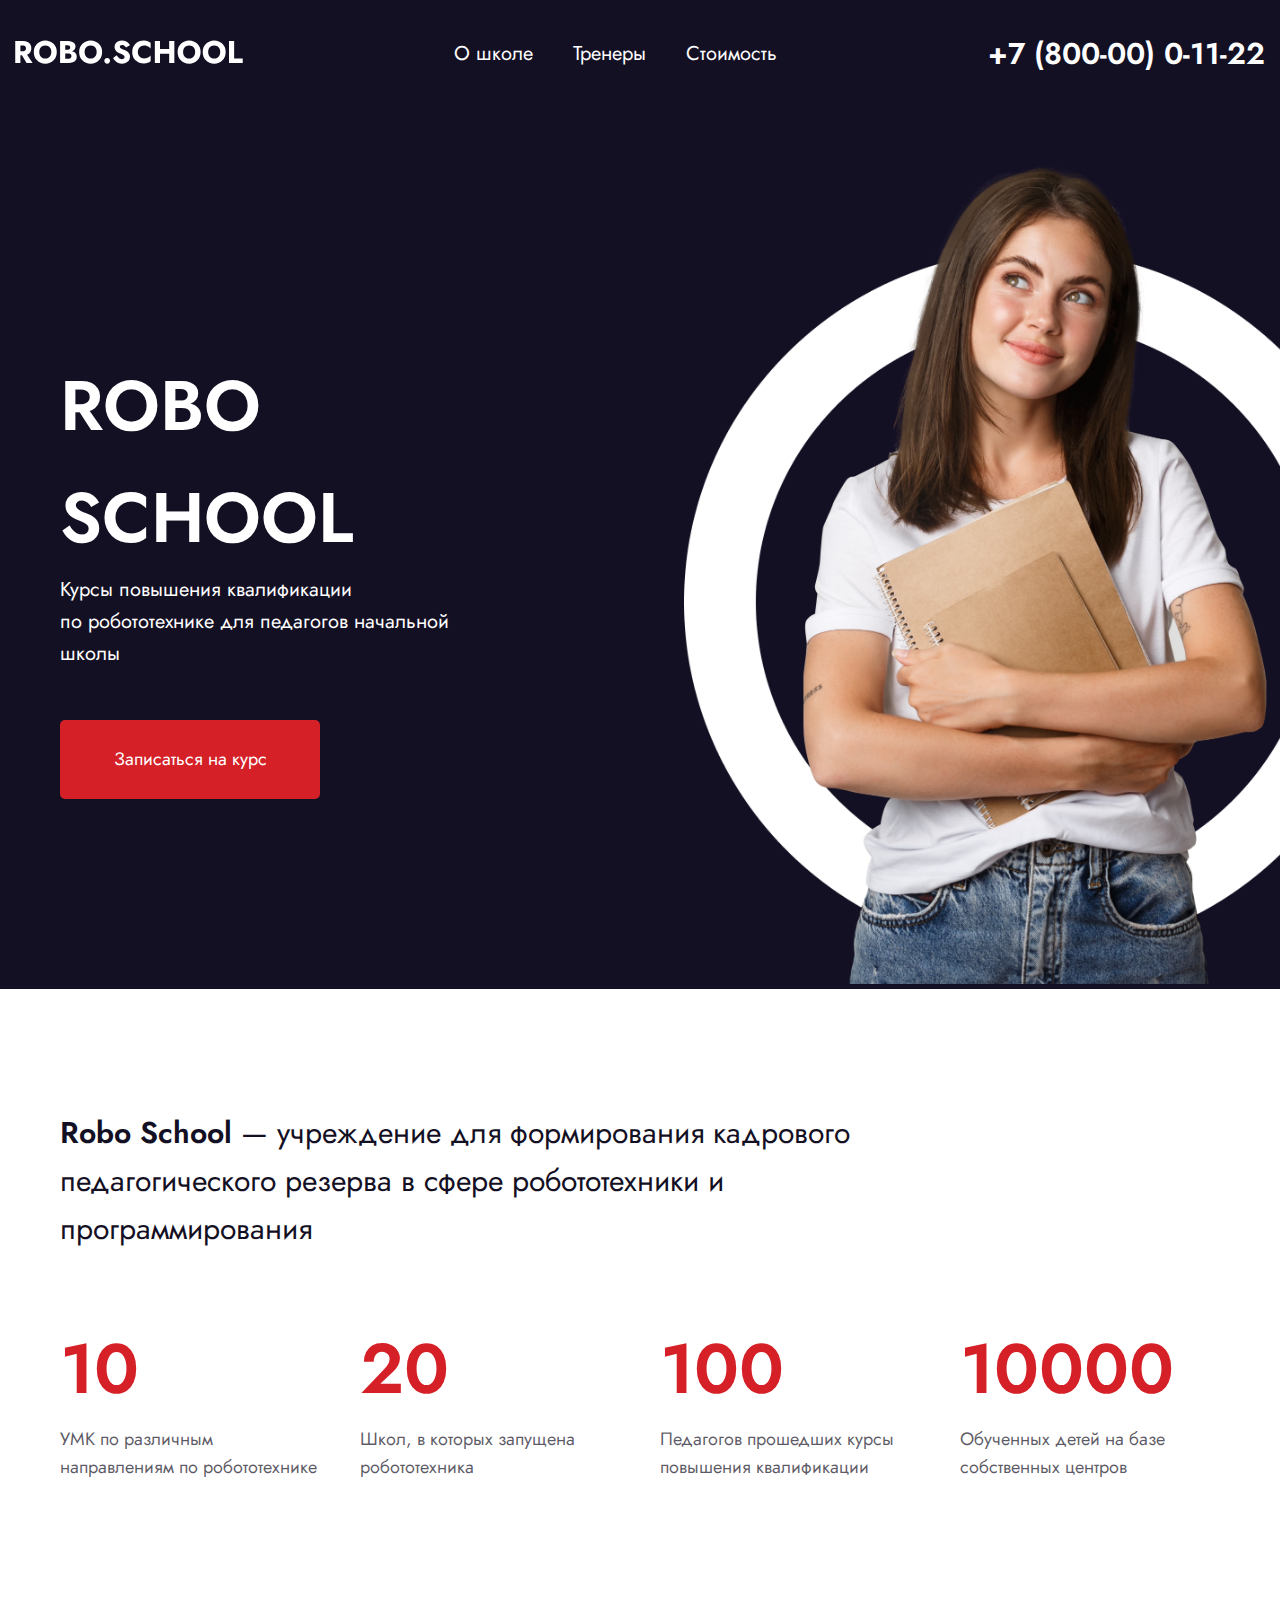
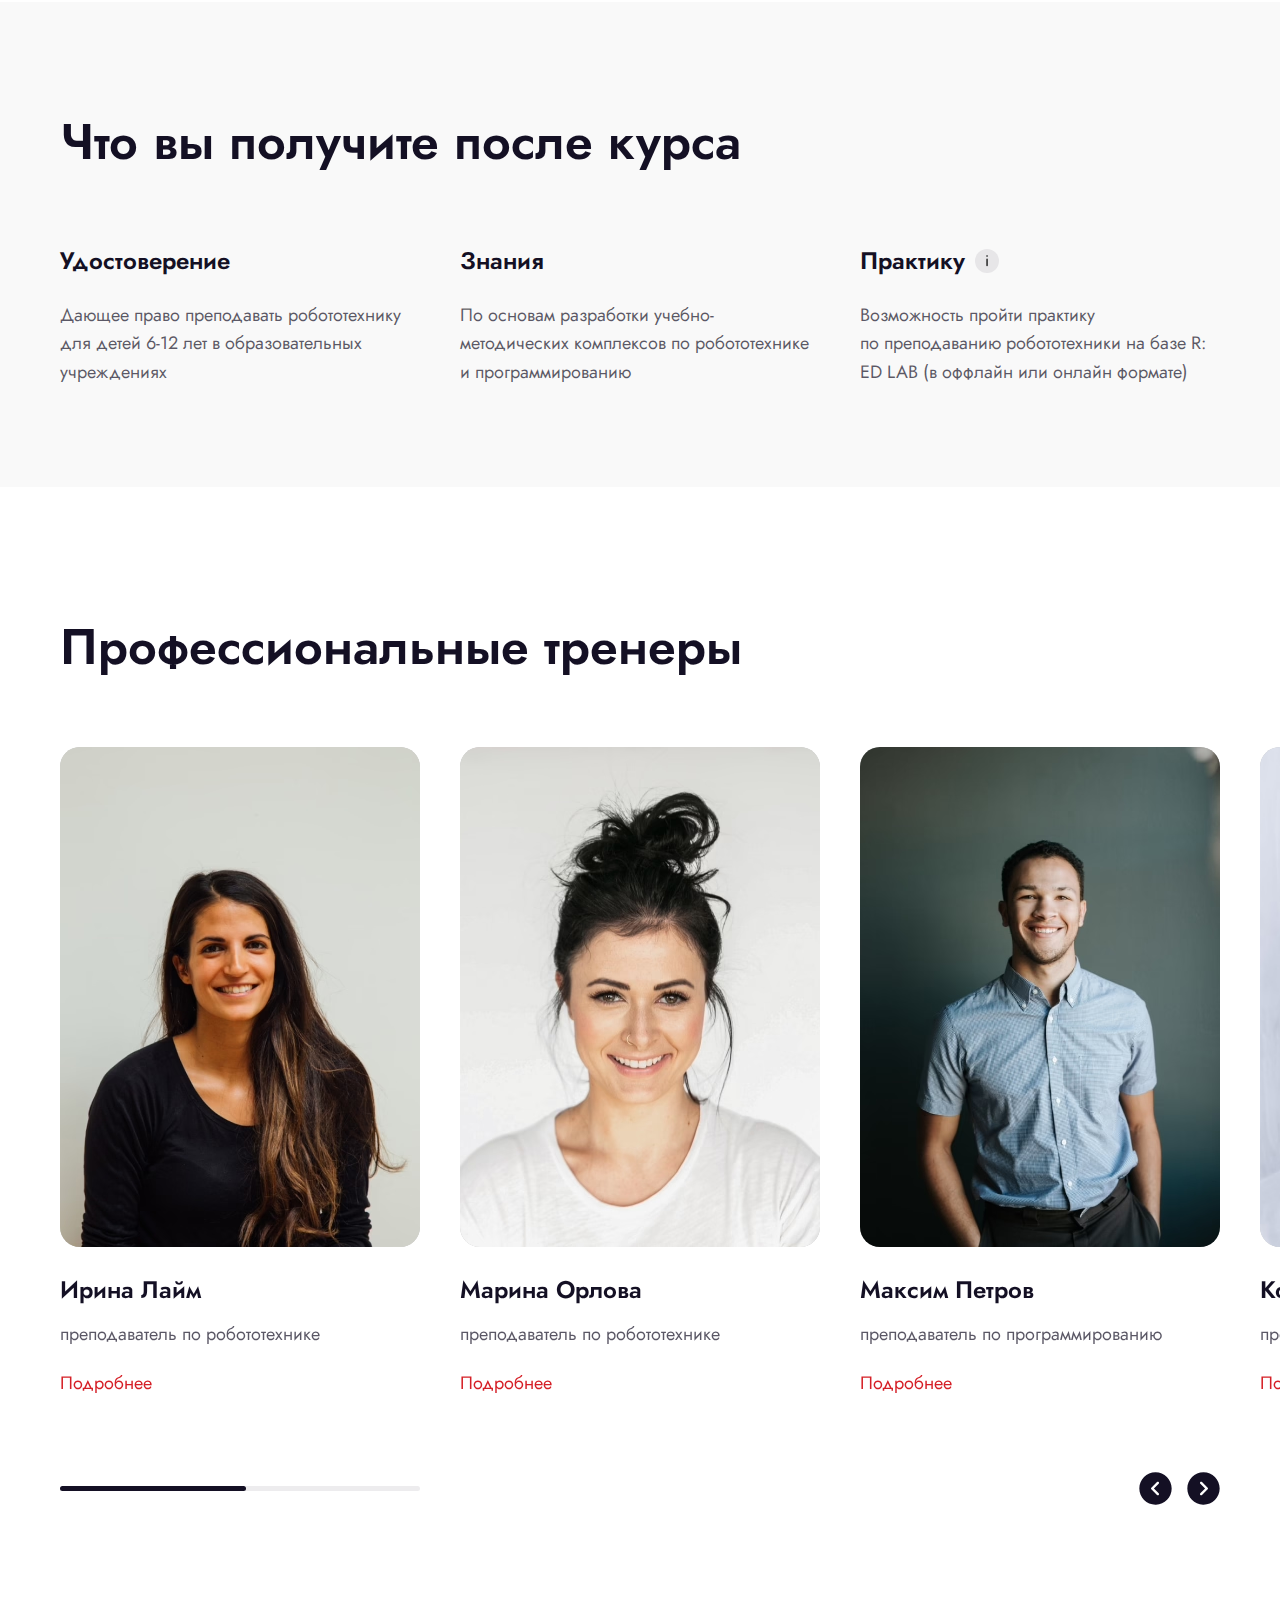
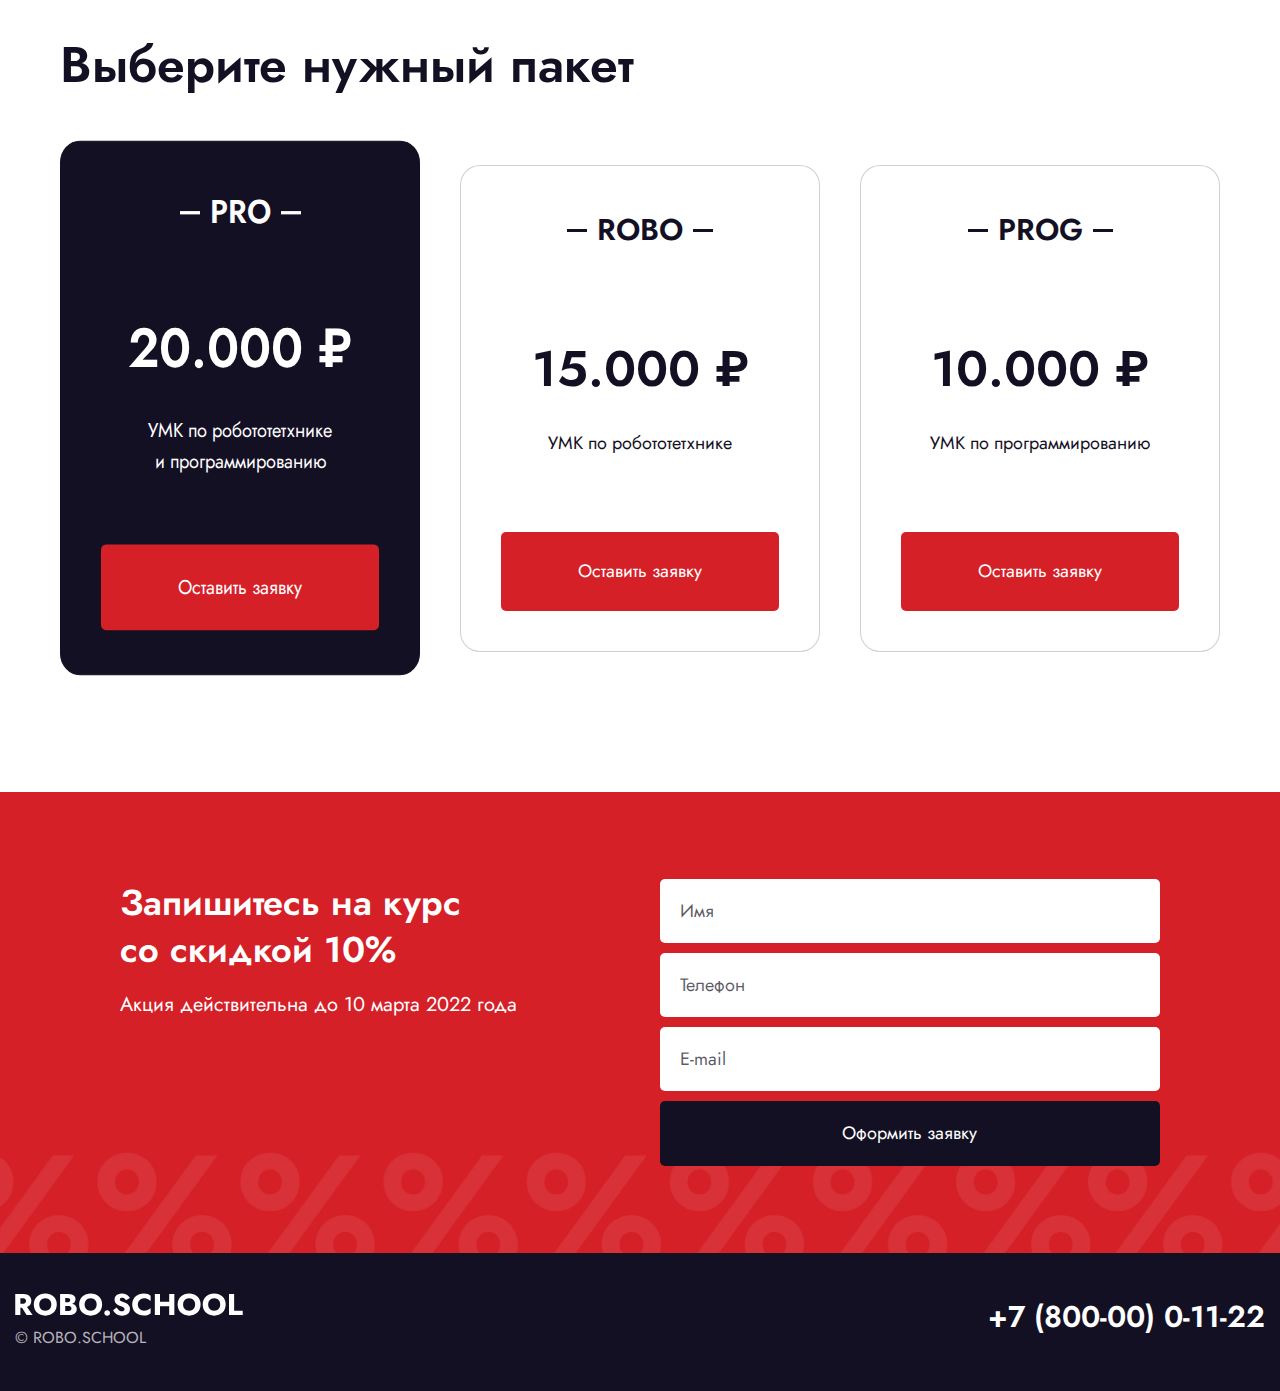
==== commit b5249f90: "Added: popper fix" ====
--- a/app/index.html
+++ b/app/index.html
@@ -1,630 +1 @@
-<!DOCTYPE html>
-<html lang="ru" class="page">
-  <head>
-  <meta charset="UTF-8" />
-  <meta name="viewport" content="width=device-width, initial-scale=1.0" />
-  <meta http-equiv="X-UA-Compatible" content="ie=edge" />
-  <meta name="theme-color" content="#111111" />
-  <title>Robo School</title>
-  <link
-    rel="preload"
-    href="fonts/JostRegular.woff2"
-    as="font"
-    type="font/woff2"
-    crossorigin="anonymous"
-  />
-  <link
-    rel="preload"
-    href="fonts/JostSemiBold.woff2"
-    as="font"
-    type="font/woff2"
-    crossorigin="anonymous"
-  />
-  <link
-    rel="preload"
-    href="fonts/JostBold.woff2"
-    as="font"
-    type="font/woff2"
-    crossorigin="anonymous"
-  />
-  <link rel="stylesheet" href="css/vendor.css" />
-  <link rel="stylesheet" href="css/main.css" />
-  <script defer src="js/main.js"></script>
-</head>
-
-  <body class="page__body">
-    <div class="site-container">
-      <header class="header">
-  <div class="container-fluid header__container">
-    <a class="logo header__logo" href="#">
-      <img
-        class="logo__image"
-        loading="lazy"
-        src="img/logo.svg"
-        width="228"
-        height="48"
-        alt="Robo School Logo"
-      />
-    </a>
-    <nav class="nav" title="Главное меню" data-menu>
-      <ul class="list-reset nav__list">
-        <li class="nav__item">
-          <a class="nav__link" href="#about" data-scroll data-menu-item
-            >О школе</a
-          >
-        </li>
-        <li class="nav__item">
-          <a class="nav__link" href="#trainers" data-scroll data-menu-item
-            >Тренеры</a
-          >
-        </li>
-        <li class="nav__item">
-          <a class="nav__link" href="#prices" data-scroll data-menu-item
-            >Стоимость</a
-          >
-        </li>
-      </ul>
-      <button
-        class="btn-reset burger-close"
-        aria-label="Закрыть меню"
-        data-menu-close
-      ></button>
-    </nav>
-    <a class="phone header__phone" href="tel:+78000001122">+7 (800-00) 0-11-22</a>
-    <button
-      class="btn-reset burger"
-      aria-label="Открыть меню"
-      aria-expanded="false"
-      data-burger
-    >
-      <span class="burger__line"></span>
-      <span class="burger__line"></span>
-      <span class="burger__line"></span>
-    </button>
-  </div>
-</header>
-
-      <main class="main">
-        <section class="hero">
-  <div class="container hero__container">
-    <div class="hero__content">
-      <h1 class="hero__title">
-        ROBO SCHOOL
-        <span class="hero__title-text"
-          >Курсы повышения квалификации по робототехнике для педагогов начальной
-          школы</span
-        >
-      </h1>
-      <a class="hero__link btn-reset btn" href="#prices" data-scroll
-        >Записаться на курс</a
-      >
-    </div>
-    <div class="hero__image">
-      <picture>
-        <source srcset="img/hero-img.avif" type="image/avif" />
-        <source srcset="img/hero-img.webp" type="image/webp" />
-        <img
-          loading="lazy"
-          src="img/hero-img.png"
-          class="image"
-          width="783"
-          height="917"
-          alt=""
-        />
-      </picture>
-    </div>
-  </div>
-</section>
- <section class="about section-offset" id="about">
-  <div class="container">
-    <h2 class="visually-hidden">О школе Robo School</h2>
-    <div class="about__descr">
-      <span class="about__descr-highlight">Robo School</span> — учреждение для
-      формирования кадрового педагогического резерва в сфере робототехники и
-      программирования
-    </div>
-    <ul class="list-reset about__list">
-      <li class="about__item">
-        <div class="about__digit">10</div>
-        <p class="about__text">
-          УМК по различным направлениям по робототехнике
-        </p>
-      </li>
-      <li class="about__item">
-        <div class="about__digit">20</div>
-        <p class="about__text">Школ, в которых запущена робототехника</p>
-      </li>
-      <li class="about__item">
-        <div class="about__digit">100</div>
-        <p class="about__text">
-          Педагогов прошедших курсы повышения квалификации
-        </p>
-      </li>
-      <li class="about__item">
-        <div class="about__digit">10000</div>
-        <p class="about__text">Обученных детей на базе собственных центров</p>
-      </li>
-    </ul>
-  </div>
-</section>
-
-        <section class="benefits">
-  <div class="container">
-    <h2 class="benefits__title section-title">Что вы получите после курса</h2>
-    <ul class="list-reset benefits__list">
-      <li class="benefits__item">
-        <h3 class="benefits__subtitle">Удостоверение</h3>
-        <p class="benefits__descr">
-          Дающее право преподавать робототехнику для детей 6-12 лет в
-          образовательных учреждениях
-        </p>
-      </li>
-      <li class="benefits__item">
-        <h3 class="benefits__subtitle">Знания</h3>
-        <p class="benefits__descr">
-          По основам разработки учебно-методических комплексов по робототехнике
-          и программированию
-        </p>
-      </li>
-      <li class="benefits__item">
-        <h3 class="benefits__subtitle">
-          Практику
-          <span class="tooltip">
-            <button class="btn-reset tooltip__btn" aria-describedby="practice">
-              <svg>
-                <use xlink:href="img/sprite.svg#tooltip-icon"></use>
-              </svg>
-            </button>
-            <span class="tooltip__txt" role="tooltip" id="practice">
-              <span class="visually-hidden">Тултип: </span>
-              При наличии свободных мест
-            </span>
-          </span>
-        </h3>
-        <p class="benefits__descr">
-          Возможность пройти практику по преподаванию робототехники на базе R: ED
-          LAB (в оффлайн или онлайн формате)
-        </p>
-      </li>
-    </ul>
-  </div>
-</section>
- <section class="trainers section-offset" id="trainers">
-  <div class="container">
-    <h2 class="section-title trainers__title">Профессиональные тренеры</h2>
-  </div>
-  <div class="trainers__wrapper">
-    <div class="swiper trainers__content">
-      <div class="swiper-wrapper">
-        <div class="swiper-slide">
-          <div class="trainers__item">
-            <picture>
-              <source srcset="img/trainer-1.avif" type="image/avif" />
-              <source srcset="img/trainer-1.webp" type="image/webp" />
-              <img
-                class="trainers__image"
-                loading="lazy"
-                src="img/trainer-1.jpg"
-                width="360"
-                height="500"
-                alt="Ирина Лайм"
-              />
-            </picture>
-            <div class="trainers__name">Ирина Лайм</div>
-            <div class="trainers__post">преподаватель по робототехнике</div>
-            <button class="btn-reset trainers__btn" data-graph-path="trainer-1">
-              Подробнее
-            </button>
-          </div>
-        </div>
-        <div class="swiper-slide">
-          <div class="trainers__item">
-            <picture>
-              <source srcset="img/trainer-2.avif" type="image/avif" />
-              <source srcset="img/trainer-2.webp" type="image/webp" />
-              <img
-                class="trainers__image"
-                loading="lazy"
-                src="img/trainer-2.jpg"
-                width="360"
-                height="500"
-                alt="Марина Орлова"
-              />
-            </picture>
-            <div class="trainers__name">Марина Орлова</div>
-            <div class="trainers__post">преподаватель по робототехнике</div>
-            <button class="btn-reset trainers__btn" data-graph-path="trainer-2">
-              Подробнее
-            </button>
-          </div>
-        </div>
-        <div class="swiper-slide">
-          <div class="trainers__item">
-            <picture>
-              <source srcset="img/trainer-3.avif" type="image/avif" />
-              <source srcset="img/trainer-3.webp" type="image/webp" />
-              <img
-                class="trainers__image"
-                loading="lazy"
-                src="img/trainer-3.jpg"
-                width="360"
-                height="500"
-                alt="Максим Петров"
-              />
-            </picture>
-            <div class="trainers__name">Максим Петров</div>
-            <div class="trainers__post">преподаватель по программированию</div>
-            <button class="btn-reset trainers__btn" data-graph-path="trainer-3">
-              Подробнее
-            </button>
-          </div>
-        </div>
-        <div class="swiper-slide">
-          <div class="trainers__item">
-            <picture>
-              <source srcset="img/trainer-4.avif" type="image/avif" />
-              <source srcset="img/trainer-4.webp" type="image/webp" />
-              <img
-                class="trainers__image"
-                loading="lazy"
-                src="img/trainer-4.jpg"
-                width="360"
-                height="500"
-                alt="Константин Назаров"
-              />
-            </picture>
-            <div class="trainers__name">Константин Назаров</div>
-            <div class="trainers__post">преподаватель по робототехнике</div>
-            <button class="btn-reset trainers__btn" data-graph-path="trainer-4">
-              Подробнее
-            </button>
-          </div>
-        </div>
-        <div class="swiper-slide">
-          <div class="trainers__item">
-            <picture>
-              <source srcset="img/trainer-5.avif" type="image/avif" />
-              <source srcset="img/trainer-5.webp" type="image/webp" />
-              <img
-                class="trainers__image"
-                loading="lazy"
-                src="img/trainer-5.jpg"
-                width="360"
-                height="500"
-                alt="Лиза Весенняя"
-              />
-            </picture>
-            <div class="trainers__name">Лиза Весенняя</div>
-            <div class="trainers__post">преподаватель по программированию</div>
-            <button class="btn-reset trainers__btn" data-graph-path="trainer-5">
-              Подробнее
-            </button>
-          </div>
-        </div>
-        <div class="swiper-slide">
-          <div class="trainers__item">
-            <picture>
-              <source srcset="img/trainer-1.avif" type="image/avif" />
-              <source srcset="img/trainer-1.webp" type="image/webp" />
-              <img
-                class="trainers__image"
-                loading="lazy"
-                src="img/trainer-1.jpg"
-                width="360"
-                height="500"
-                alt="Ирина Лайм"
-              />
-            </picture>
-            <div class="trainers__name">Ирина Лайм</div>
-            <div class="trainers__post">преподаватель по робототехнике</div>
-            <button class="btn-reset trainers__btn" data-graph-path="trainer-1">
-              Подробнее
-            </button>
-          </div>
-        </div>
-      </div>
-    </div>
-  </div>
-  <div class="container">
-    <div class="trainers__nav">
-      <div class="swiper-scrollbar trainers__scroll"></div>
-      <div class="trainers__slider-btns">
-        <button
-          class="btn-reset trainers__slider-btn trainers__slider-btn--prev"
-          aria-label="Перейти к предыдущему слайду"
-        ></button>
-        <button
-          class="btn-reset trainers__slider-btn trainers__slider-btn--next"
-          aria-label="Перейти к следующему слайду"
-        ></button>
-      </div>
-    </div>
-  </div>
-</section>
-
-        <section class="prices" id="prices">
-  <div class="container">
-    <h2 class="section-title prices__title">Выберите нужный пакет</h2>
-    <ul class="list-reset prices__list">
-      <li class="prices__item prices__item--current">
-        <h3 class="prices__subtitle">PRO</h3>
-        <div class="prices__cost">20.000 ₽</div>
-        <p class="prices__descr">УМК по робототетхнике и программированию</p>
-        <button class="btn-reset btn prices__btn">Оставить заявку</button>
-      </li>
-      <li class="prices__item">
-        <h3 class="prices__subtitle">ROBO</h3>
-        <div class="prices__cost">15.000 ₽</div>
-        <p class="prices__descr">УМК по робототетхнике</p>
-        <button class="btn-reset btn prices__btn">Оставить заявку</button>
-      </li>
-      <li class="prices__item">
-        <h3 class="prices__subtitle">PROG</h3>
-        <div class="prices__cost">10.000 ₽</div>
-        <p class="prices__descr">УМК по программированию</p>
-        <button class="btn-reset btn prices__btn">Оставить заявку</button>
-      </li>
-    </ul>
-  </div>
-</section>
- <section class="order">
-  <div class="container order__container">
-    <div class="order__left">
-      <h2 class="order__title">Запишитесь на курс со скидкой 10%</h2>
-      <p class="order__descr">Акция действительна до 10 марта 2022 года</p>
-    </div>
-    <div class="order__right">
-      <form class="form order__form" action="#">
-        <label class="form__label">
-          <input
-            type="text"
-            name="Имя"
-            class="input-reset form__input input-name"
-            placeholder="Имя"
-            required
-          />
-        </label>
-        <label class="form__label">
-          <input
-            type="tel"
-            name="Телефон"
-            class="input-reset form__input input-tel"
-            placeholder="Телефон"
-            required
-          />
-        </label>
-        <label class="form__label">
-          <input
-            type="email"
-            name="E-mail"
-            class="input-reset form__input input-email"
-            placeholder="E-mail"
-            required
-          />
-        </label>
-        <button class="btn-reset btn btn--dark form__btn">
-          Оформить заявку
-        </button>
-      </form>
-    </div>
-  </div>
-</section>
-
-      </main>
-      <footer class="footer">
-  <div class="container-fluid footer__container">
-    <div class="footer__left">
-      <a class="logo footer__logo" href="#">
-        <img
-          class="logo__image"
-          loading="lazy"
-          src="img/logo.svg"
-          width="228"
-          height="48"
-          alt="Robo School Logo"
-        />
-      </a>
-      <div class="footer__copy">© ROBO.SCHOOL</div>
-    </div>
-    <a class="phone" href="tel:+78000001122">+7 (800-00) 0-11-22</a>
-  </div>
-</footer>
- <div class="graph-modal modal">
-  <div
-    class="graph-modal__container modal__container"
-    role="dialog"
-    aria-modal="true"
-    data-graph-target="trainer-1"
-  >
-    <button
-      class="btn-reset js-modal-close graph-modal__close modal__close"
-      aria-label="Закрыть модальное окно"
-    >
-      Закрыть
-    </button>
-    <div class="graph-modal__content modal__content">
-      <div class="modal__top">
-        <div class="modal__image">
-          <picture>
-            <source srcset="img/modal-img-1.avif" type="image/avif" />
-            <source srcset="img/modal-img-1.webp" type="image/webp" />
-            <img
-              loading="lazy"
-              src="img/modal-img-1.jpg"
-              class="image"
-              width="160"
-              height="222"
-              alt="Марина Орлова"
-            />
-          </picture>
-        </div>
-        <div class="modal__text">
-          <div class="modal__name">Марина Орлова</div>
-          <div class="modal__post">преподаватель по робототехнике</div>
-          <ul class="list-reset social">
-            <li class="social__item">
-              <a class="social__link" href="#" target="_blank">
-                <svg>
-                  <use xlink:href="img/sprite.svg#facebook"></use>
-                </svg>
-              </a>
-            </li>
-            <li class="social__item">
-              <a class="social__link" href="#" target="_blank">
-                <svg>
-                  <use xlink:href="img/sprite.svg#instagram"></use>
-                </svg>
-              </a>
-            </li>
-          </ul>
-        </div>
-      </div>
-      <div class="modal__bottom">
-        <div class="tabs" data-tabs="modal">
-          <div class="tabs__menu">
-            <ul class="list-reset tabs__nav">
-              <li class="tabs__nav-item">
-                <button class="btn-reset tabs__nav-btn" type="button">
-                  Образование
-                </button>
-              </li>
-              <li class="tabs__nav-item">
-                <button class="btn-reset tabs__nav-btn" type="button">
-                  Опыт работы
-                </button>
-              </li>
-              <li class="tabs__nav-item">
-                <button class="btn-reset tabs__nav-btn" type="button">
-                  Награды
-                </button>
-              </li>
-            </ul>
-          </div>
-          <div class="tabs__content">
-            <div class="tabs__panel">
-              <div class="tabs__panel-wrapper" data-simplebar>
-                <div class="tabs__descr">
-                  <p class="tabs__text">Сентябрь 1995 — Июнь 2000</p>
-                  <p class="tabs__text">
-                    Санкт-Петербургский политехнический университет Петра
-                    Великого
-                  </p>
-                  <p class="tabs__text">
-                    Факультет: Компьютерных наук и технологий
-                  </p>
-                  <p class="tabs__text">
-                    Специальность: Математика и компьютерные науки
-                  </p>
-                  <p class="tabs__text">Форма обучения: Очная</p>
-                </div>
-                <div class="tabs__content">
-                  <h3 class="tabs__subtitle">Курсы и тренинги</h3>
-                  <p class="tabs__text">Ноябрь 2020 — Февраль 2021</p>
-                  <p class="tabs__text">
-                    Программа дополнительного образования «3D Моделирование»
-                  </p>
-                  <p class="tabs__text">
-                    Место проведения: Институт дополнительного образования
-                    «Политех»
-                  </p>
-                  <p class="tabs__text">
-                    Далеко-далеко за словесными горами в стране гласных и
-                    согласных живут рыбные тексты.
-                  </p>
-                  <p class="tabs__text">
-                    Далеко-далеко за словесными горами в стране гласных и
-                    согласных живут рыбные тексты.
-                  </p>
-                </div>
-              </div>
-            </div>
-            <div class="tabs__panel">
-              <div class="tabs__panel-wrapper" data-simplebar>
-                <div class="tabs__descr">
-                  <p class="tabs__text">Сентябрь 1995 — Июнь 2000</p>
-                  <p class="tabs__text">
-                    Далеко-далеко за словесными горами в стране, гласных и
-                    согласных живут рыбные тексты.
-                  </p>
-                  <p class="tabs__text">
-                    Факультет: Компьютерных наук и технологий
-                  </p>
-                  <p class="tabs__text">
-                    Далеко-далеко за словесными горами в стране, гласных и
-                    согласных.
-                  </p>
-                  <p class="tabs__text">Форма обучения: Очная</p>
-                </div>
-                <div class="tabs__content">
-                  <h3 class="tabs__subtitle">Курсы и тренинги</h3>
-                  <p class="tabs__text">Ноябрь 2020 — Февраль 2021</p>
-                  <p class="tabs__text">
-                    Далеко-далеко за словесными горами в стране.
-                  </p>
-                  <p class="tabs__text">
-                    Место проведения: Институт дополнительного образования
-                    «Политех»
-                  </p>
-                  <p class="tabs__text">
-                    Далеко-далеко за словесными горами в стране гласных и
-                    согласных живут рыбные тексты.
-                  </p>
-                  <p class="tabs__text">
-                    Далеко-далеко за словесными горами в стране гласных и
-                    согласных живут рыбные тексты.
-                  </p>
-                </div>
-              </div>
-            </div>
-            <div class="tabs__panel">
-              <div class="tabs__panel-wrapper" data-simplebar>
-                <div class="tabs__descr">
-                  <p class="tabs__text">
-                    Далеко-далеко за словесными горами в стране.
-                  </p>
-                  <p class="tabs__text">
-                    Санкт-Петербургский политехнический университет Петра
-                    Великого
-                  </p>
-                  <p class="tabs__text">
-                    Далеко-далеко, за словесными горами в стране гласных и
-                    согласных.
-                  </p>
-                  <p class="tabs__text">
-                    Специальность: Математика и компьютерные науки
-                  </p>
-                  <p class="tabs__text">Форма обучения: Очная</p>
-                </div>
-                <div class="tabs__content">
-                  <h3 class="tabs__subtitle">Курсы и тренинги</h3>
-                  <p class="tabs__text">
-                    Далеко-далеко за словесными горами в стране гласных.
-                  </p>
-                  <p class="tabs__text">
-                    Программа дополнительного образования «3D Моделирование»
-                  </p>
-                  <p class="tabs__text">
-                    Место проведения: Институт дополнительного образования
-                    «Политех»
-                  </p>
-                  <p class="tabs__text">
-                    Далеко-далеко за словесными горами в стране гласных и
-                    согласных живут рыбные тексты.
-                  </p>
-                  <p class="tabs__text">
-                    Далеко-далеко за словесными горами в стране гласных и
-                    согласных живут рыбные тексты.
-                  </p>
-                </div>
-              </div>
-            </div>
-          </div>
-        </div>
-      </div>
-    </div>
-  </div>
-</div>
-
-    </div>
-  </body>
-</html>+<!DOCTYPE html><html lang="ru" class="page"><head><meta charset="UTF-8"><meta name="viewport" content="width=device-width,initial-scale=1"><meta http-equiv="X-UA-Compatible" content="ie=edge"><meta name="theme-color" content="#111111"><title>Robo School</title><link rel="preload" href="fonts/JostRegular.woff2" as="font" type="font/woff2" crossorigin="anonymous"><link rel="preload" href="fonts/JostSemiBold.woff2" as="font" type="font/woff2" crossorigin="anonymous"><link rel="preload" href="fonts/JostBold.woff2" as="font" type="font/woff2" crossorigin="anonymous"><link rel="stylesheet" href="css/vendor.css"><link rel="stylesheet" href="css/main.css"><script defer="defer" src="js/main.js"></script></head><body class="page__body"><div class="site-container"><header class="header"><div class="container-fluid header__container"><a class="logo header__logo" href="#"><img class="logo__image" loading="lazy" src="img/logo.svg" width="228" height="48" alt="Robo School Logo"></a><nav class="nav" title="Главное меню" data-menu><ul class="list-reset nav__list"><li class="nav__item"><a class="nav__link" href="#about" data-scroll data-menu-item>О школе</a></li><li class="nav__item"><a class="nav__link" href="#trainers" data-scroll data-menu-item>Тренеры</a></li><li class="nav__item"><a class="nav__link" href="#prices" data-scroll data-menu-item>Стоимость</a></li></ul><button class="btn-reset burger-close" aria-label="Закрыть меню" data-menu-close></button></nav><a class="phone header__phone" href="tel:+78000001122">+7 (800-00) 0-11-22</a> <button class="btn-reset burger" aria-label="Открыть меню" aria-expanded="false" data-burger><span class="burger__line"></span> <span class="burger__line"></span> <span class="burger__line"></span></button></div></header><main class="main"><section class="hero"><div class="container hero__container"><div class="hero__content"><h1 class="hero__title">ROBO SCHOOL <span class="hero__title-text">Курсы повышения квалификации по робототехнике для педагогов начальной школы</span></h1><a class="hero__link btn-reset btn" href="#prices" data-scroll>Записаться на курс</a></div><div class="hero__image"><picture><source srcset="img/hero-img.avif" type="image/avif"><source srcset="img/hero-img.webp" type="image/webp"><img loading="lazy" src="img/hero-img.png" class="image" width="783" height="917" alt=""></picture></div></div></section><section class="about section-offset" id="about"><div class="container"><h2 class="visually-hidden">О школе Robo School</h2><div class="about__descr"><span class="about__descr-highlight">Robo School</span> — учреждение для формирования кадрового педагогического резерва в сфере робототехники и программирования</div><ul class="list-reset about__list"><li class="about__item"><div class="about__digit">10</div><p class="about__text">УМК по различным направлениям по робототехнике</p></li><li class="about__item"><div class="about__digit">20</div><p class="about__text">Школ, в которых запущена робототехника</p></li><li class="about__item"><div class="about__digit">100</div><p class="about__text">Педагогов прошедших курсы повышения квалификации</p></li><li class="about__item"><div class="about__digit">10000</div><p class="about__text">Обученных детей на базе собственных центров</p></li></ul></div></section><section class="benefits"><div class="container"><h2 class="benefits__title section-title">Что вы получите после курса</h2><ul class="list-reset benefits__list"><li class="benefits__item"><h3 class="benefits__subtitle">Удостоверение</h3><p class="benefits__descr">Дающее право преподавать робототехнику для детей 6-12 лет в образовательных учреждениях</p></li><li class="benefits__item"><h3 class="benefits__subtitle">Знания</h3><p class="benefits__descr">По основам разработки учебно-методических комплексов по робототехнике и программированию</p></li><li class="benefits__item"><h3 class="benefits__subtitle">Практику <span class="tooltip"><button class="btn-reset tooltip__btn" aria-describedby="practice"><svg><use xlink:href="img/sprite.svg#tooltip-icon"></use></svg></button> <span class="tooltip__txt" role="tooltip" id="practice"><span class="visually-hidden">Тултип: </span>При наличии свободных мест</span></span></h3><p class="benefits__descr">Возможность пройти практику по преподаванию робототехники на базе R: ED LAB (в оффлайн или онлайн формате)</p></li></ul></div></section><section class="trainers section-offset" id="trainers"><div class="container"><h2 class="section-title trainers__title">Профессиональные тренеры</h2></div><div class="trainers__wrapper"><div class="swiper trainers__content"><div class="swiper-wrapper"><div class="swiper-slide"><div class="trainers__item"><picture><source srcset="img/trainer-1.avif" type="image/avif"><source srcset="img/trainer-1.webp" type="image/webp"><img class="trainers__image" loading="lazy" src="img/trainer-1.jpg" width="360" height="500" alt="Ирина Лайм"></picture><div class="trainers__name">Ирина Лайм</div><div class="trainers__post">преподаватель по робототехнике</div><button class="btn-reset trainers__btn" data-graph-path="trainer-1">Подробнее</button></div></div><div class="swiper-slide"><div class="trainers__item"><picture><source srcset="img/trainer-2.avif" type="image/avif"><source srcset="img/trainer-2.webp" type="image/webp"><img class="trainers__image" loading="lazy" src="img/trainer-2.jpg" width="360" height="500" alt="Марина Орлова"></picture><div class="trainers__name">Марина Орлова</div><div class="trainers__post">преподаватель по робототехнике</div><button class="btn-reset trainers__btn" data-graph-path="trainer-2">Подробнее</button></div></div><div class="swiper-slide"><div class="trainers__item"><picture><source srcset="img/trainer-3.avif" type="image/avif"><source srcset="img/trainer-3.webp" type="image/webp"><img class="trainers__image" loading="lazy" src="img/trainer-3.jpg" width="360" height="500" alt="Максим Петров"></picture><div class="trainers__name">Максим Петров</div><div class="trainers__post">преподаватель по программированию</div><button class="btn-reset trainers__btn" data-graph-path="trainer-3">Подробнее</button></div></div><div class="swiper-slide"><div class="trainers__item"><picture><source srcset="img/trainer-4.avif" type="image/avif"><source srcset="img/trainer-4.webp" type="image/webp"><img class="trainers__image" loading="lazy" src="img/trainer-4.jpg" width="360" height="500" alt="Константин Назаров"></picture><div class="trainers__name">Константин Назаров</div><div class="trainers__post">преподаватель по робототехнике</div><button class="btn-reset trainers__btn" data-graph-path="trainer-4">Подробнее</button></div></div><div class="swiper-slide"><div class="trainers__item"><picture><source srcset="img/trainer-5.avif" type="image/avif"><source srcset="img/trainer-5.webp" type="image/webp"><img class="trainers__image" loading="lazy" src="img/trainer-5.jpg" width="360" height="500" alt="Лиза Весенняя"></picture><div class="trainers__name">Лиза Весенняя</div><div class="trainers__post">преподаватель по программированию</div><button class="btn-reset trainers__btn" data-graph-path="trainer-5">Подробнее</button></div></div><div class="swiper-slide"><div class="trainers__item"><picture><source srcset="img/trainer-1.avif" type="image/avif"><source srcset="img/trainer-1.webp" type="image/webp"><img class="trainers__image" loading="lazy" src="img/trainer-1.jpg" width="360" height="500" alt="Ирина Лайм"></picture><div class="trainers__name">Ирина Лайм</div><div class="trainers__post">преподаватель по робототехнике</div><button class="btn-reset trainers__btn" data-graph-path="trainer-1">Подробнее</button></div></div></div></div></div><div class="container"><div class="trainers__nav"><div class="swiper-scrollbar trainers__scroll"></div><div class="trainers__slider-btns"><button class="btn-reset trainers__slider-btn trainers__slider-btn--prev" aria-label="Перейти к предыдущему слайду"></button> <button class="btn-reset trainers__slider-btn trainers__slider-btn--next" aria-label="Перейти к следующему слайду"></button></div></div></div></section><section class="prices" id="prices"><div class="container"><h2 class="section-title prices__title">Выберите нужный пакет</h2><ul class="list-reset prices__list"><li class="prices__item prices__item--current"><h3 class="prices__subtitle">PRO</h3><div class="prices__cost">20.000 ₽</div><p class="prices__descr">УМК по робототетхнике и программированию</p><button class="btn-reset btn prices__btn">Оставить заявку</button></li><li class="prices__item"><h3 class="prices__subtitle">ROBO</h3><div class="prices__cost">15.000 ₽</div><p class="prices__descr">УМК по робототетхнике</p><button class="btn-reset btn prices__btn">Оставить заявку</button></li><li class="prices__item"><h3 class="prices__subtitle">PROG</h3><div class="prices__cost">10.000 ₽</div><p class="prices__descr">УМК по программированию</p><button class="btn-reset btn prices__btn">Оставить заявку</button></li></ul></div></section><section class="order"><div class="container order__container"><div class="order__left"><h2 class="order__title">Запишитесь на курс со скидкой 10%</h2><p class="order__descr">Акция действительна до 10 марта 2022 года</p></div><div class="order__right"><form class="form order__form" action="#"><label class="form__label"><input type="text" name="Имя" class="input-reset form__input input-name" placeholder="Имя" required></label> <label class="form__label"><input type="tel" name="Телефон" class="input-reset form__input input-tel" placeholder="Телефон" required></label> <label class="form__label"><input type="email" name="E-mail" class="input-reset form__input input-email" placeholder="E-mail" required></label> <button class="btn-reset btn btn--dark form__btn">Оформить заявку</button></form></div></div></section></main><footer class="footer"><div class="container-fluid footer__container"><div class="footer__left"><a class="logo footer__logo" href="#"><img class="logo__image" loading="lazy" src="img/logo.svg" width="228" height="48" alt="Robo School Logo"></a><div class="footer__copy">© ROBO.SCHOOL</div></div><a class="phone" href="tel:+78000001122">+7 (800-00) 0-11-22</a></div></footer><div class="graph-modal modal"><div class="graph-modal__container modal__container" role="dialog" aria-modal="true" data-graph-target="trainer-1"><button class="btn-reset js-modal-close graph-modal__close modal__close" aria-label="Закрыть модальное окно">Закрыть</button><div class="graph-modal__content modal__content"><div class="modal__top"><div class="modal__image"><picture><source srcset="img/modal-img-1.avif" type="image/avif"><source srcset="img/modal-img-1.webp" type="image/webp"><img loading="lazy" src="img/modal-img-1.jpg" class="image" width="160" height="222" alt="Марина Орлова"></picture></div><div class="modal__text"><div class="modal__name">Марина Орлова</div><div class="modal__post">преподаватель по робототехнике</div><ul class="list-reset social"><li class="social__item"><a class="social__link" href="#" target="_blank"><svg><use xlink:href="img/sprite.svg#facebook"></use></svg></a></li><li class="social__item"><a class="social__link" href="#" target="_blank"><svg><use xlink:href="img/sprite.svg#instagram"></use></svg></a></li></ul></div></div><div class="modal__bottom"><div class="tabs" data-tabs="modal"><div class="tabs__menu"><ul class="list-reset tabs__nav"><li class="tabs__nav-item"><button class="btn-reset tabs__nav-btn" type="button">Образование</button></li><li class="tabs__nav-item"><button class="btn-reset tabs__nav-btn" type="button">Опыт работы</button></li><li class="tabs__nav-item"><button class="btn-reset tabs__nav-btn" type="button">Награды</button></li></ul></div><div class="tabs__content"><div class="tabs__panel"><div class="tabs__panel-wrapper" data-simplebar><div class="tabs__descr"><p class="tabs__text">Сентябрь 1995 — Июнь 2000</p><p class="tabs__text">Санкт-Петербургский политехнический университет Петра Великого</p><p class="tabs__text">Факультет: Компьютерных наук и технологий</p><p class="tabs__text">Специальность: Математика и компьютерные науки</p><p class="tabs__text">Форма обучения: Очная</p></div><div class="tabs__content"><h3 class="tabs__subtitle">Курсы и тренинги</h3><p class="tabs__text">Ноябрь 2020 — Февраль 2021</p><p class="tabs__text">Программа дополнительного образования «3D Моделирование»</p><p class="tabs__text">Место проведения: Институт дополнительного образования «Политех»</p><p class="tabs__text">Далеко-далеко за словесными горами в стране гласных и согласных живут рыбные тексты.</p><p class="tabs__text">Далеко-далеко за словесными горами в стране гласных и согласных живут рыбные тексты.</p></div></div></div><div class="tabs__panel"><div class="tabs__panel-wrapper" data-simplebar><div class="tabs__descr"><p class="tabs__text">Сентябрь 1995 — Июнь 2000</p><p class="tabs__text">Далеко-далеко за словесными горами в стране, гласных и согласных живут рыбные тексты.</p><p class="tabs__text">Факультет: Компьютерных наук и технологий</p><p class="tabs__text">Далеко-далеко за словесными горами в стране, гласных и согласных.</p><p class="tabs__text">Форма обучения: Очная</p></div><div class="tabs__content"><h3 class="tabs__subtitle">Курсы и тренинги</h3><p class="tabs__text">Ноябрь 2020 — Февраль 2021</p><p class="tabs__text">Далеко-далеко за словесными горами в стране.</p><p class="tabs__text">Место проведения: Институт дополнительного образования «Политех»</p><p class="tabs__text">Далеко-далеко за словесными горами в стране гласных и согласных живут рыбные тексты.</p><p class="tabs__text">Далеко-далеко за словесными горами в стране гласных и согласных живут рыбные тексты.</p></div></div></div><div class="tabs__panel"><div class="tabs__panel-wrapper" data-simplebar><div class="tabs__descr"><p class="tabs__text">Далеко-далеко за словесными горами в стране.</p><p class="tabs__text">Санкт-Петербургский политехнический университет Петра Великого</p><p class="tabs__text">Далеко-далеко, за словесными горами в стране гласных и согласных.</p><p class="tabs__text">Специальность: Математика и компьютерные науки</p><p class="tabs__text">Форма обучения: Очная</p></div><div class="tabs__content"><h3 class="tabs__subtitle">Курсы и тренинги</h3><p class="tabs__text">Далеко-далеко за словесными горами в стране гласных.</p><p class="tabs__text">Программа дополнительного образования «3D Моделирование»</p><p class="tabs__text">Место проведения: Институт дополнительного образования «Политех»</p><p class="tabs__text">Далеко-далеко за словесными горами в стране гласных и согласных живут рыбные тексты.</p><p class="tabs__text">Далеко-далеко за словесными горами в стране гласных и согласных живут рыбные тексты.</p></div></div></div></div></div></div></div></div></div></div></body></html>--- a/app/css/main.css
+++ b/app/css/main.css
@@ -1,1423 +1,3 @@
-:root {
-  --font-family: "Jost", sans-serif;
-  --content-width: 1160px;
-  --content-fluid-width: 1790px;
-  --container-offset: 15px;
-  --container-width: calc(var(--content-width) + (var(--container-offset) * 2));
-  --container-fluid-width: calc(
+:root{--font-family:"Jost",sans-serif;--content-width:1160px;--content-fluid-width:1790px;--container-offset:15px;--container-width:calc(var(--content-width) + (var(--container-offset) * 2));--container-fluid-width:calc(
     var(--content-fluid-width) + (var(--container-offset) * 2)
-  );
-  --color-light: #fff;
-  --color-accent: #d52027;
-  --color-dark: #141024;
-  --color-text: rgba(20, 16, 36, 0.7);
-}
-
-/* stylelint-disable */
-/* stylelint-disable */
-/* stylelint-disable */
-.custom-checkbox__field:checked + .custom-checkbox__content::after {
-  opacity: 1;
-}
-
-.custom-checkbox__field:focus + .custom-checkbox__content::before {
-  outline: 2px solid #f00;
-  outline-offset: 2px;
-}
-
-.custom-checkbox__field:disabled + .custom-checkbox__content {
-  opacity: 0.4;
-  pointer-events: none;
-}
-
-/* stylelint-disable */
-/* stylelint-disable */
-@font-face {
-  font-family: "Jost";
-  src: url("../fonts/../fonts/JostRegular.woff2") format("woff2");
-  font-weight: 400;
-  font-display: swap;
-  font-style: normal;
-}
-@font-face {
-  font-family: "Jost";
-  src: url("../fonts/../fonts/JostSemiBold.woff2") format("woff2");
-  font-weight: 600;
-  font-display: swap;
-  font-style: normal;
-}
-@font-face {
-  font-family: "Jost";
-  src: url("../fonts/../fonts/JostBold.woff2") format("woff2");
-  font-weight: 700;
-  font-display: swap;
-  font-style: normal;
-}
-html {
-  -webkit-box-sizing: border-box;
-  box-sizing: border-box;
-}
-
-*,
-*::before,
-*::after {
-  -webkit-box-sizing: inherit;
-  box-sizing: inherit;
-}
-
-.page {
-  height: 100%;
-  font-family: var(--font-family, sans-serif);
-  -webkit-text-size-adjust: 100%;
-}
-
-.page__body {
-  margin: 0;
-  min-width: 320px;
-  min-height: 100%;
-  font-weight: 400;
-  font-style: normal;
-  font-size: 16px;
-}
-
-img {
-  height: auto;
-  max-width: 100%;
-  -o-object-fit: cover;
-  object-fit: cover;
-}
-
-h1,
-h2,
-h3,
-h4,
-h5,
-h6 {
-  margin: 0;
-  padding: 0;
-}
-
-p {
-  margin: 0;
-  padding: 0;
-}
-
-a {
-  text-decoration: none;
-  color: inherit;
-}
-
-.site-container {
-  overflow: hidden;
-}
-
-.is-hidden {
-  display: none !important;
-  /* stylelint-disable-line declaration-no-important */
-}
-
-.btn-reset {
-  border: none;
-  padding: 0;
-  background: transparent;
-  cursor: pointer;
-}
-
-.list-reset {
-  list-style: none;
-  margin: 0;
-  padding: 0;
-}
-
-.input-reset {
-  -webkit-appearance: none;
-  -moz-appearance: none;
-  appearance: none;
-  border: none;
-  border-radius: 0;
-  background-color: #fff;
-}
-.input-reset::-webkit-search-decoration, .input-reset::-webkit-search-cancel-button, .input-reset::-webkit-search-results-button, .input-reset::-webkit-search-results-decoration {
-  display: none;
-}
-
-.visually-hidden {
-  position: absolute;
-  overflow: hidden;
-  margin: -1px;
-  border: 0;
-  padding: 0;
-  width: 1px;
-  height: 1px;
-  clip: rect(0 0 0 0);
-}
-
-.container {
-  margin: 0 auto;
-  padding: 0 var(--container-offset);
-  max-width: var(--container-width);
-}
-
-.container-fluid {
-  margin: 0 auto;
-  padding: 0 var(--container-offset);
-  max-width: var(--container-fluid-width);
-}
-
-.js-focus-visible :focus:not(.focus-visible) {
-  outline: none;
-}
-
-.centered {
-  text-align: center;
-}
-
-.dis-scroll {
-  position: fixed;
-  left: 0;
-  top: 0;
-  overflow: hidden;
-  width: 100%;
-  height: 100vh;
-  -ms-scroll-chaining: none;
-  overscroll-behavior: none;
-}
-
-.page--ios .dis-scroll {
-  position: relative;
-}
-
-@media (max-width: 576px) {
-  .logo {
-    width: 136px;
-    height: 13px;
-  }
-}
-
-.phone {
-  font-weight: 600;
-  font-size: 30px;
-  line-height: 160%;
-  text-align: right;
-  color: var(--color-light);
-}
-@media (max-width: 576px) {
-  .phone {
-    font-size: 16px;
-  }
-}
-
-.btn {
-  display: -webkit-inline-box;
-  display: -ms-inline-flexbox;
-  display: inline-flex;
-  -webkit-box-align: center;
-  -ms-flex-align: center;
-  align-items: center;
-  -webkit-box-pack: center;
-  -ms-flex-pack: center;
-  justify-content: center;
-  min-width: 260px;
-  font-weight: 400;
-  font-size: 18px;
-  line-height: 160%;
-  text-align: center;
-  color: var(--color-light);
-  padding: 25px 30px;
-  background-color: var(--color-accent);
-  border-radius: 5px;
-}
-.btn--dark {
-  background-color: var(--color-dark);
-}
-@media (max-width: 576px) {
-  .btn {
-    font-size: 16px;
-    padding: 17px 20px;
-  }
-}
-
-.section-title {
-  font-weight: 600;
-  font-size: 50px;
-  line-height: 160%;
-  color: var(--color-dark);
-  margin-bottom: 60px;
-}
-@media (max-width: 768px) {
-  .section-title {
-    line-height: 60px;
-  }
-}
-@media (max-width: 576px) {
-  .section-title {
-    font-size: 30px;
-    line-height: 140%;
-    text-align: center;
-    margin-bottom: 40px;
-  }
-}
-
-.section-offset {
-  padding: 120px 0;
-}
-@media (max-width: 768px) {
-  .section-offset {
-    padding: 60px 0;
-  }
-}
-
-.tooltip {
-  margin-left: 10px;
-}
-.tooltip__btn {
-  display: -webkit-box;
-  display: -ms-flexbox;
-  display: flex;
-  -webkit-box-align: center;
-  -ms-flex-align: center;
-  align-items: center;
-  -webkit-box-pack: center;
-  -ms-flex-pack: center;
-  justify-content: center;
-  width: 24px;
-  height: 24px;
-  background: rgba(20, 16, 36, 0.08);
-  border-radius: 100%;
-}
-.tooltip__btn svg {
-  width: 4px;
-  height: 12px;
-}
-.tooltip__btn:focus + .tooltip__txt {
-  opacity: 1;
-  visibility: visible;
-}
-@media (any-hover: hover) {
-  .tooltip__btn:hover + .tooltip__txt {
-    opacity: 1;
-    visibility: visible;
-  }
-}
-.tooltip__txt {
-  font-weight: 400;
-  font-size: 16px;
-  line-height: 160%;
-  text-align: center;
-  color: var(--color-dark);
-  padding: 15px 20px;
-  background-color: var(--color-light);
-  -webkit-box-shadow: 0 2px 8px rgba(20, 16, 36, 0.1);
-  box-shadow: 0 2px 8px rgba(20, 16, 36, 0.1);
-  border-radius: 5px;
-  opacity: 0;
-  visibility: hidden;
-  -webkit-transition: opacity 0.3s ease-in-out, visibility 0.3s ease-in-out;
-  -o-transition: opacity 0.3s ease-in-out, visibility 0.3s ease-in-out;
-  transition: opacity 0.3s ease-in-out, visibility 0.3s ease-in-out;
-}
-@media (max-width: 768px) {
-  .tooltip__txt {
-    font-size: 14px;
-    padding: 10px;
-  }
-}
-
-.form {
-  display: -webkit-box;
-  display: -ms-flexbox;
-  display: flex;
-  -webkit-box-orient: vertical;
-  -webkit-box-direction: normal;
-  -ms-flex-direction: column;
-  flex-direction: column;
-  width: 100%;
-}
-.form__label {
-  display: -webkit-box;
-  display: -ms-flexbox;
-  display: flex;
-  -webkit-box-orient: vertical;
-  -webkit-box-direction: reverse;
-  -ms-flex-direction: column-reverse;
-  flex-direction: column-reverse;
-  width: 100%;
-  margin-bottom: 10px;
-}
-.form .just-validate-error-label {
-  color: var(--color-light) !important;
-  margin-bottom: 5px;
-}
-.form__input {
-  width: 100%;
-  height: 64px;
-  border-radius: 5px;
-  font-weight: 400;
-  font-size: 18px;
-  line-height: 26px;
-  color: var(--color-dark);
-  padding: 0 20px;
-}
-.form__input::-webkit-input-placeholder {
-  font-weight: 400;
-  font-size: 18px;
-  line-height: 26px;
-  color: var(--color-text);
-}
-.form__input::-moz-placeholder {
-  font-weight: 400;
-  font-size: 18px;
-  line-height: 26px;
-  color: var(--color-text);
-}
-.form__input:-ms-input-placeholder {
-  font-weight: 400;
-  font-size: 18px;
-  line-height: 26px;
-  color: var(--color-text);
-}
-.form__input::-ms-input-placeholder {
-  font-weight: 400;
-  font-size: 18px;
-  line-height: 26px;
-  color: var(--color-text);
-}
-.form__input::placeholder {
-  font-weight: 400;
-  font-size: 18px;
-  line-height: 26px;
-  color: var(--color-text);
-}
-.form__btn {
-  padding: 18px 30px;
-}
-
-.burger {
-  position: relative;
-  width: 44px;
-  height: 44px;
-  border: 1px solid rgba(255, 255, 255, 0.08);
-  border-radius: 10px;
-}
-.burger__line {
-  position: absolute;
-  left: 50%;
-  top: 50%;
-  -webkit-transform: translate(-50%, -50%);
-  -ms-transform: translate(-50%, -50%);
-  transform: translate(-50%, -50%);
-  height: 2px;
-  width: 26px;
-  background-color: var(--color-light);
-  border-radius: 100px;
-}
-.burger__line:first-child {
-  margin-top: -7px;
-}
-.burger__line:last-child {
-  width: 13px;
-  left: 9px;
-  -webkit-transform: translateY(-50%);
-  -ms-transform: translateY(-50%);
-  transform: translateY(-50%);
-  margin-top: 7px;
-}
-.burger-close {
-  position: absolute;
-  top: 10px;
-  right: var(--container-offset);
-  z-index: 500;
-  width: 44px;
-  height: 44px;
-  border: 1px solid rgba(255, 255, 255, 0.08);
-  border-radius: 10px;
-  background-image: url("../img/close.svg");
-  background-position: center;
-  background-size: 14px 12px;
-  background-repeat: no-repeat;
-}
-
-.social {
-  display: -webkit-box;
-  display: -ms-flexbox;
-  display: flex;
-  -webkit-box-align: center;
-  -ms-flex-align: center;
-  align-items: center;
-}
-.social__item:not(:last-child) {
-  margin-right: 10px;
-}
-.social__link {
-  display: block;
-  width: 30px;
-  height: 30px;
-}
-.social__link svg {
-  display: block;
-  width: 100%;
-  height: 100%;
-  -o-object-fit: cover;
-  object-fit: cover;
-  fill: var(--color-dark);
-}
-.social__link:hover svg {
-  fill: var(--color-accent);
-}
-
-.header {
-  position: absolute;
-  left: 0;
-  top: 0;
-  width: 100%;
-  padding: 30px 0;
-}
-.header__container {
-  display: -webkit-box;
-  display: -ms-flexbox;
-  display: flex;
-  -webkit-box-align: center;
-  -ms-flex-align: center;
-  align-items: center;
-  -webkit-box-pack: justify;
-  -ms-flex-pack: justify;
-  justify-content: space-between;
-}
-@media (max-width: 992px) {
-  .header__container {
-    -webkit-box-pack: initial;
-    -ms-flex-pack: initial;
-    justify-content: initial;
-  }
-}
-@media (max-width: 576px) {
-  .header__container {
-    -webkit-box-align: center;
-    -ms-flex-align: center;
-    align-items: center;
-  }
-}
-@media (max-width: 992px) {
-  .header__phone {
-    width: 44px;
-    height: 44px;
-    border: 1px solid rgba(255, 255, 255, 0.08);
-    border-radius: 10px;
-    font-size: 0;
-    background-image: url("../img/phone.svg");
-    background-position: center;
-    background-size: 24px 24px;
-    background-repeat: no-repeat;
-    margin-left: auto;
-    margin-right: 10px;
-  }
-}
-@media (max-width: 576px) {
-  .header {
-    padding: 10px 0;
-  }
-}
-
-.nav__list {
-  display: -webkit-box;
-  display: -ms-flexbox;
-  display: flex;
-  -webkit-box-align: center;
-  -ms-flex-align: center;
-  align-items: center;
-}
-@media (max-width: 992px) {
-  .nav__list {
-    display: -webkit-box;
-    display: -ms-flexbox;
-    display: flex;
-    -webkit-box-align: center;
-    -ms-flex-align: center;
-    align-items: center;
-    -webkit-box-pack: center;
-    -ms-flex-pack: center;
-    justify-content: center;
-    -webkit-box-orient: vertical;
-    -webkit-box-direction: normal;
-    -ms-flex-direction: column;
-    flex-direction: column;
-    width: 100%;
-    height: 100%;
-  }
-}
-.nav__item:not(:last-child) {
-  margin-right: 40px;
-}
-@media (max-width: 992px) {
-  .nav__item:not(:last-child) {
-    margin-right: 0;
-    margin-bottom: 20px;
-  }
-}
-.nav__link {
-  font-size: 20px;
-  line-height: 160%;
-  text-align: center;
-  color: var(--color-light);
-}
-@media (max-width: 992px) {
-  .nav__link {
-    font-weight: 600;
-    font-size: 30px;
-  }
-}
-@media (max-width: 992px) {
-  .nav {
-    position: fixed;
-    left: 0;
-    top: 0;
-    right: 0;
-    bottom: 0;
-    z-index: 500;
-    height: 100vh;
-    overflow-y: auto;
-    background-color: var(--color-dark);
-    opacity: 0;
-    visibility: hidden;
-    -webkit-transition: opacity 0.3s ease-in-out, visibility 0.3s ease-in-out;
-    -o-transition: opacity 0.3s ease-in-out, visibility 0.3s ease-in-out;
-    transition: opacity 0.3s ease-in-out, visibility 0.3s ease-in-out;
-  }
-}
-
-.menu--active {
-  opacity: 1;
-  visibility: visible;
-}
-
-.hero {
-  min-height: 800px;
-  background-color: var(--color-dark);
-  padding-top: 160px;
-}
-.hero__container {
-  display: -webkit-box;
-  display: -ms-flexbox;
-  display: flex;
-  -webkit-box-align: center;
-  -ms-flex-align: center;
-  align-items: center;
-}
-@media (max-width: 992px) {
-  .hero__container {
-    -webkit-box-orient: vertical;
-    -webkit-box-direction: normal;
-    -ms-flex-direction: column;
-    flex-direction: column;
-  }
-}
-.hero__content {
-  max-width: 516px;
-}
-@media (max-width: 992px) {
-  .hero__content {
-    max-width: none;
-    text-align: center;
-    margin-bottom: 20px;
-  }
-}
-.hero__title {
-  font-weight: 600;
-  font-size: 70px;
-  line-height: 160%;
-  text-transform: uppercase;
-  color: var(--color-light);
-  margin-bottom: 50px;
-}
-.hero__title-text {
-  display: block;
-  max-width: 90%;
-  font-weight: 400;
-  font-size: 20px;
-  line-height: 160%;
-  text-transform: initial;
-}
-@media (max-width: 992px) {
-  .hero__title-text {
-    max-width: none;
-    margin-top: 10px;
-  }
-}
-@media (max-width: 576px) {
-  .hero__title-text {
-    font-size: 16px;
-  }
-}
-@media (max-width: 576px) {
-  .hero__title {
-    font-size: 30px;
-  }
-}
-.hero__image {
-  width: 100%;
-  -webkit-transform: translateX(167px);
-  -ms-transform: translateX(167px);
-  transform: translateX(167px);
-}
-@media (max-width: 992px) {
-  .hero__image {
-    -webkit-transform: translateX(0);
-    -ms-transform: translateX(0);
-    transform: translateX(0);
-    text-align: center;
-  }
-}
-@media (max-width: 576px) {
-  .hero {
-    padding-top: 110px;
-  }
-}
-
-.about {
-  background-color: var(--color-light);
-}
-.about__descr {
-  max-width: 892px;
-  font-size: 30px;
-  line-height: 160%;
-  color: var(--color-dark);
-  margin-bottom: 60px;
-}
-.about__descr-highlight {
-  font-weight: 600;
-}
-@media (max-width: 576px) {
-  .about__descr {
-    font-size: 20px;
-    line-height: 160%;
-  }
-}
-.about__list {
-  display: -ms-grid;
-  display: grid;
-  -ms-grid-columns: (1fr)[12];
-  grid-template-columns: repeat(12, 1fr);
-  gap: 40px;
-}
-@media (max-width: 576px) {
-  .about__list {
-    -ms-grid-columns: (1fr)[4];
-    grid-template-columns: repeat(4, 1fr);
-    gap: 30px;
-  }
-}
-.about__item {
-  -ms-grid-column-span: 3;
-  grid-column: 3 span;
-}
-@media (max-width: 1200px) {
-  .about__item {
-    -ms-grid-column-span: 6;
-    grid-column: 6 span;
-  }
-}
-@media (max-width: 576px) {
-  .about__item {
-    -ms-grid-column-span: 4;
-    grid-column: 4 span;
-    text-align: center;
-  }
-}
-.about__digit {
-  font-weight: 600;
-  font-size: 70px;
-  line-height: 160%;
-  color: var(--color-accent);
-}
-@media (max-width: 576px) {
-  .about__digit {
-    font-size: 60px;
-    line-height: 87px;
-  }
-}
-.about__text {
-  font-size: 18px;
-  line-height: 160%;
-  color: var(--color-text);
-}
-@media (max-width: 576px) {
-  .about__text {
-    font-size: 16px;
-  }
-}
-
-.benefits {
-  background-color: #f9f9f9;
-  padding: 100px 0;
-}
-.benefits__list {
-  display: -ms-grid;
-  display: grid;
-  -ms-grid-columns: (1fr)[12];
-  grid-template-columns: repeat(12, 1fr);
-  gap: 40px;
-}
-@media (max-width: 576px) {
-  .benefits__list {
-    -ms-grid-columns: (1fr)[4];
-    grid-template-columns: repeat(4, 1fr);
-    gap: 30px;
-  }
-}
-.benefits__item {
-  -ms-grid-column-span: 4;
-  grid-column: 4 span;
-}
-@media (max-width: 1200px) {
-  .benefits__item {
-    -ms-grid-column-span: 6;
-    grid-column: 6 span;
-  }
-}
-@media (max-width: 576px) {
-  .benefits__item {
-    -ms-grid-column-span: 4;
-    grid-column: 4 span;
-    text-align: center;
-  }
-}
-.benefits__subtitle {
-  display: -webkit-inline-box;
-  display: -ms-inline-flexbox;
-  display: inline-flex;
-  -webkit-box-align: center;
-  -ms-flex-align: center;
-  align-items: center;
-  font-weight: 600;
-  font-size: 24px;
-  line-height: 160%;
-  color: var(--color-dark);
-  margin-bottom: 20px;
-}
-@media (max-width: 576px) {
-  .benefits__subtitle {
-    font-size: 20px;
-  }
-}
-.benefits__descr {
-  font-size: 18px;
-  line-height: 160%;
-  color: var(--color-text);
-}
-@media (max-width: 576px) {
-  .benefits__descr {
-    font-size: 16px;
-  }
-}
-@media (max-width: 768px) {
-  .benefits {
-    padding: 40px 0;
-  }
-}
-
-.trainers .swiper-slide {
-  width: 360px;
-}
-@media (max-width: 768px) {
-  .trainers .swiper-slide {
-    width: 220px;
-  }
-}
-.trainers__wrapper {
-  padding-left: max(15px, (100% - var(--content-width)) / 2);
-}
-.trainers__content {
-  margin-bottom: 75px;
-}
-@media (max-width: 576px) {
-  .trainers__content {
-    margin-bottom: 40px;
-  }
-}
-.trainers__image {
-  max-height: 500px;
-  background-color: #c4c4c4;
-  border-radius: 20px;
-  margin-bottom: 20px;
-}
-@media (max-width: 768px) {
-  .trainers__image {
-    max-height: 300px;
-  }
-}
-.trainers__name {
-  font-weight: 600;
-  font-size: 24px;
-  line-height: 160%;
-  color: var(--color-dark);
-  margin-bottom: 10px;
-}
-@media (max-width: 576px) {
-  .trainers__name {
-    font-size: 20px;
-  }
-}
-.trainers__post {
-  font-size: 18px;
-  line-height: 160%;
-  color: var(--color-text);
-  margin-bottom: 20px;
-}
-@media (max-width: 576px) {
-  .trainers__post {
-    font-size: 14px;
-  }
-}
-.trainers__btn {
-  font-size: 18px;
-  line-height: 160%;
-  color: var(--color-accent);
-}
-@media (max-width: 576px) {
-  .trainers__btn {
-    font-size: 16px;
-  }
-}
-.trainers__nav {
-  display: -webkit-box;
-  display: -ms-flexbox;
-  display: flex;
-  -webkit-box-align: center;
-  -ms-flex-align: center;
-  align-items: center;
-  -webkit-box-pack: justify;
-  -ms-flex-pack: justify;
-  justify-content: space-between;
-}
-.trainers__scroll {
-  width: 360px;
-  height: 5px;
-  background: rgba(20, 16, 36, 0.08);
-  border-radius: 40px;
-}
-.trainers__scroll .swiper-scrollbar-drag {
-  background: var(--color-dark);
-}
-@media (max-width: 576px) {
-  .trainers__scroll {
-    width: 300px;
-    height: 3px;
-  }
-}
-.trainers__slider-btns {
-  display: -webkit-box;
-  display: -ms-flexbox;
-  display: flex;
-  -webkit-box-align: center;
-  -ms-flex-align: center;
-  align-items: center;
-}
-.trainers__slider-btn {
-  background-position: center;
-  background-size: cover;
-  background-repeat: no-repeat;
-  width: 33px;
-  height: 33px;
-}
-.trainers__slider-btn--prev {
-  background-image: url("../img/prev-arrow.svg");
-}
-.trainers__slider-btn--next {
-  background-image: url("../img/next-arrow.svg");
-}
-.trainers__slider-btn:not(:last-child) {
-  margin-right: 15px;
-}
-@media (max-width: 576px) {
-  .trainers__slider-btn {
-    display: none;
-  }
-}
-
-.prices {
-  padding: 0 0 140px;
-}
-.prices__list {
-  display: -ms-grid;
-  display: grid;
-  -ms-grid-columns: (1fr)[12];
-  grid-template-columns: repeat(12, 1fr);
-  gap: 40px;
-}
-@media (max-width: 992px) {
-  .prices__list {
-    gap: 20px;
-  }
-}
-@media (max-width: 768px) {
-  .prices__list {
-    -ms-grid-columns: (1fr)[8];
-    grid-template-columns: repeat(8, 1fr);
-  }
-}
-.prices__item {
-  -ms-grid-column-span: 4;
-  grid-column: 4 span;
-  display: -webkit-box;
-  display: -ms-flexbox;
-  display: flex;
-  -webkit-box-orient: vertical;
-  -webkit-box-direction: normal;
-  -ms-flex-direction: column;
-  flex-direction: column;
-  -webkit-box-align: center;
-  -ms-flex-align: center;
-  align-items: center;
-  border: 1px solid rgba(20, 16, 36, 0.2);
-  border-radius: 20px;
-  padding: 40px;
-  background-color: var(--color-light);
-  color: var(--color-dark);
-}
-.prices__item--current {
-  background-color: var(--color-dark);
-  border: 1px solid var(--color-dark);
-  color: var(--color-light);
-  -webkit-transform: scaleY(1.1);
-  -ms-transform: scaleY(1.1);
-  transform: scaleY(1.1);
-}
-@media (max-width: 1200px) {
-  .prices__item--current {
-    -webkit-transform: scaleY(1);
-    -ms-transform: scaleY(1);
-    transform: scaleY(1);
-  }
-}
-@media (max-width: 992px) {
-  .prices__item {
-    padding: 40px 20px;
-  }
-}
-@media (max-width: 768px) {
-  .prices__item {
-    -ms-grid-column-span: 8;
-    grid-column: 8 span;
-  }
-}
-.prices__subtitle {
-  display: -webkit-box;
-  display: -ms-flexbox;
-  display: flex;
-  -webkit-box-align: center;
-  -ms-flex-align: center;
-  align-items: center;
-  font-weight: 600;
-  font-size: 30px;
-  line-height: 160%;
-  text-align: center;
-  margin-bottom: auto;
-}
-.prices__subtitle:before {
-  content: "";
-  display: block;
-  width: 20px;
-  height: 3px;
-  background-color: currentColor;
-  margin-right: 10px;
-}
-.prices__subtitle:after {
-  content: "";
-  display: block;
-  width: 20px;
-  height: 3px;
-  background-color: currentColor;
-  margin-left: 10px;
-}
-@media (max-width: 576px) {
-  .prices__subtitle {
-    font-size: 30px;
-  }
-}
-.prices__cost {
-  font-weight: 600;
-  font-size: 50px;
-  line-height: 160%;
-  text-align: center;
-  margin: 60px auto 20px;
-}
-@media (max-width: 1200px) {
-  .prices__cost {
-    font-size: 45px;
-  }
-}
-@media (max-width: 992px) {
-  .prices__cost {
-    font-size: 30px;
-  }
-}
-@media (max-width: 576px) {
-  .prices__cost {
-    font-size: 50px;
-    margin: 40px 0 20px;
-  }
-}
-.prices__descr {
-  font-size: 18px;
-  line-height: 160%;
-  text-align: center;
-  margin-bottom: auto;
-}
-@media (max-width: 576px) {
-  .prices__descr {
-    font-size: 16px;
-  }
-}
-.prices__btn {
-  width: 100%;
-  margin-top: 60px;
-}
-@media (max-width: 992px) {
-  .prices__btn {
-    min-width: auto;
-    font-size: 16px;
-    padding: 10px 20px;
-  }
-}
-@media (max-width: 576px) {
-  .prices__btn {
-    font-size: 16px;
-    padding: 17px 20px;
-    margin-top: 40px;
-  }
-}
-@media (max-width: 768px) {
-  .prices {
-    padding: 0 0 60px;
-  }
-}
-
-.order {
-  background-image: url("../img/percents.png");
-  /* stylelint-disable-next-line declaration-block-no-duplicate-properties */
-  background-image: -webkit-image-set("../img/percents.avif" type("image/avif"), "../img/percents.webp" type("image/webp"), "../img/percents.jpg" type("image/jpg"));
-  background-image: image-set("../img/percents.avif" type("image/avif"), "../img/percents.webp" type("image/webp"), "../img/percents.jpg" type("image/jpg"));
-  background-color: var(--color-accent);
-  background-position: bottom center;
-  background-size: cover;
-  padding: 87px 0;
-}
-.order__container {
-  display: -ms-grid;
-  display: grid;
-  -ms-grid-columns: (1fr)[12];
-  grid-template-columns: repeat(12, 1fr);
-}
-.order__left {
-  -ms-grid-column-span: 5;
-  grid-column: 5 span;
-  padding-left: 60px;
-}
-@media (max-width: 992px) {
-  .order__left {
-    -ms-grid-column-span: 12;
-    grid-column: 12 span;
-    padding-left: 0;
-    text-align: center;
-    margin-bottom: 40px;
-  }
-}
-.order__title {
-  font-weight: 600;
-  font-size: 36px;
-  line-height: 130%;
-  color: var(--color-light);
-  margin-bottom: 20px;
-}
-@media (max-width: 576px) {
-  .order__title {
-    font-size: 30px;
-    line-height: 140%;
-  }
-}
-.order__descr {
-  font-size: 20px;
-  line-height: 130%;
-  color: var(--color-light);
-}
-@media (max-width: 576px) {
-  .order__descr {
-    font-size: 16px;
-  }
-}
-.order__right {
-  -ms-grid-column-span: 7;
-  grid-column: 7 span;
-  display: -webkit-box;
-  display: -ms-flexbox;
-  display: flex;
-  -webkit-box-pack: end;
-  -ms-flex-pack: end;
-  justify-content: flex-end;
-  padding-right: 60px;
-}
-@media (max-width: 992px) {
-  .order__right {
-    -ms-grid-column-span: 12;
-    grid-column: 12 span;
-    -webkit-box-pack: center;
-    -ms-flex-pack: center;
-    justify-content: center;
-    padding-right: 0;
-  }
-}
-.order__form {
-  max-width: 500px;
-}
-@media (max-width: 576px) {
-  .order__form {
-    max-width: none;
-  }
-}
-@media (max-width: 768px) {
-  .order {
-    padding: 40px 0;
-  }
-}
-
-.footer {
-  background-color: var(--color-dark);
-  padding: 40px 0;
-}
-.footer__container {
-  display: -webkit-box;
-  display: -ms-flexbox;
-  display: flex;
-  -webkit-box-pack: justify;
-  -ms-flex-pack: justify;
-  justify-content: space-between;
-  -webkit-box-align: start;
-  -ms-flex-align: start;
-  align-items: flex-start;
-}
-@media (max-width: 576px) {
-  .footer__container {
-    -webkit-box-orient: vertical;
-    -webkit-box-direction: normal;
-    -ms-flex-direction: column;
-    flex-direction: column;
-    -webkit-box-align: center;
-    -ms-flex-align: center;
-    align-items: center;
-  }
-}
-.footer__logo {
-  display: inline-block;
-  margin-bottom: 5px;
-}
-.footer__copy {
-  font-size: 16px;
-  line-height: 160%;
-  color: rgba(255, 255, 255, 0.7);
-}
-@media (max-width: 576px) {
-  .footer__copy {
-    font-size: 14px;
-    text-align: center;
-    margin-bottom: 20px;
-  }
-}
-
-@media (max-width: 1024px) {
-  .graph-modal:before {
-    display: none;
-  }
-}
-
-.modal__container {
-  width: 100%;
-  max-width: 940px;
-  padding: 40px;
-}
-@media (max-width: 768px) {
-  .modal__container {
-    padding: 40px 20px 20px;
-  }
-}
-.modal__close {
-  right: 40px;
-  top: 40px;
-  width: auto;
-  height: auto;
-  font-weight: 400;
-  font-size: 18px;
-  line-height: 160%;
-  color: var(--color-text);
-}
-@media (max-width: 768px) {
-  .modal__close {
-    right: 20px;
-    top: 20px;
-  }
-}
-@media (max-width: 576px) {
-  .modal__close {
-    font-size: 16px;
-  }
-}
-.modal__top {
-  display: -webkit-box;
-  display: -ms-flexbox;
-  display: flex;
-  margin-bottom: 40px;
-}
-.modal__image {
-  background-color: #c4c4c4;
-  border-radius: 20px;
-  margin-right: 40px;
-}
-.modal__image img {
-  height: 100%;
-}
-@media (max-width: 576px) {
-  .modal__image img {
-    width: 60px;
-    height: 88px;
-  }
-}
-@media (max-width: 576px) {
-  .modal__image {
-    margin-right: 10px;
-  }
-}
-.modal__name {
-  font-weight: 600;
-  font-size: 24px;
-  line-height: 160%;
-  margin-bottom: 10px;
-}
-@media (max-width: 576px) {
-  .modal__name {
-    font-size: 16px;
-    margin-bottom: 5px;
-  }
-}
-.modal__post {
-  font-size: 18px;
-  line-height: 160%;
-  color: var(--color-text);
-  margin-bottom: 10px;
-}
-@media (max-width: 576px) {
-  .modal__post {
-    font-size: 12px;
-    line-height: 140%;
-  }
-}
-.modal .simplebar-track.simplebar-vertical {
-  background: rgba(20, 16, 36, 0.08);
-  border-radius: 40px;
-  width: 5px;
-  margin: 20px 0;
-}
-.modal .simplebar-scrollbar:before {
-  left: 0;
-  right: 0;
-  opacity: 1;
-  width: 5px;
-  background: var(--color-dark);
-  border-radius: 40px;
-}
-
-.tabs__menu {
-  padding-bottom: 20px;
-  border-bottom: 1px solid rgba(20, 16, 36, 0.11);
-}
-.tabs__nav {
-  max-width: 70%;
-  display: -webkit-box;
-  display: -ms-flexbox;
-  display: flex;
-  -webkit-box-align: center;
-  -ms-flex-align: center;
-  align-items: center;
-  -webkit-box-pack: justify;
-  -ms-flex-pack: justify;
-  justify-content: space-between;
-}
-@media (max-width: 576px) {
-  .tabs__nav {
-    max-width: none;
-    -ms-flex-wrap: wrap;
-    flex-wrap: wrap;
-  }
-}
-.tabs__nav-btn {
-  font-size: 20px;
-  line-height: 160%;
-  color: var(--color-dark);
-}
-.tabs__nav-btn--active {
-  background-color: transparent;
-  color: var(--color-accent);
-  outline: none;
-}
-.tabs__nav-btn:focus {
-  background-color: transparent;
-  color: var(--color-accent);
-}
-@media (max-width: 576px) {
-  .tabs__nav-btn {
-    font-size: 16px;
-  }
-}
-@media (max-width: 768px) {
-  .tabs__nav-item {
-    margin-right: 40px;
-    margin-bottom: 20px;
-  }
-}
-@media (max-width: 576px) {
-  .tabs__nav-item {
-    width: 100%;
-    margin-right: 0;
-  }
-  .tabs__nav-item:last-child {
-    margin-bottom: 0;
-  }
-}
-.tabs__panel-wrapper {
-  max-height: 375px;
-  padding-top: 20px;
-  padding-right: 20px;
-}
-.tabs__descr {
-  margin-bottom: 40px;
-}
-@media (max-width: 576px) {
-  .tabs__descr {
-    margin-bottom: 20px;
-  }
-}
-.tabs__text {
-  font-size: 20px;
-  line-height: 160%;
-  color: var(--color-dark);
-}
-.tabs__text:not(:last-child) {
-  margin-bottom: 5px;
-}
-@media (max-width: 576px) {
-  .tabs__text {
-    font-size: 14px;
-  }
-}
-.tabs__subtitle {
-  font-weight: 600;
-  font-size: 24px;
-  line-height: 160%;
-  color: var(--color-dark);
-  margin-bottom: 20px;
-}
-@media (max-width: 576px) {
-  .tabs__subtitle {
-    font-size: 16px;
-    margin-bottom: 10px;
-  }
-}
-/*# sourceMappingURL=main.css.map */+  );--color-light:#fff;--color-accent:#d52027;--color-dark:#141024;--color-text:rgba(20, 16, 36, 0.7)}.custom-checkbox__field:checked+.custom-checkbox__content::after{opacity:1}.custom-checkbox__field:focus+.custom-checkbox__content::before{outline:red solid 2px;outline-offset:2px}.custom-checkbox__field:disabled+.custom-checkbox__content{opacity:.4;pointer-events:none}@font-face{font-family:Jost;src:url(../fonts/JostRegular.woff2) format("woff2");font-weight:400;font-display:swap;font-style:normal}@font-face{font-family:Jost;src:url(../fonts/JostSemiBold.woff2) format("woff2");font-weight:600;font-display:swap;font-style:normal}@font-face{font-family:Jost;src:url(../fonts/JostBold.woff2) format("woff2");font-weight:700;font-display:swap;font-style:normal}html{-webkit-box-sizing:border-box;box-sizing:border-box}*,::after,::before{-webkit-box-sizing:inherit;box-sizing:inherit}.page{height:100%;font-family:var(--font-family,sans-serif);-webkit-text-size-adjust:100%}.page__body{margin:0;min-width:320px;min-height:100%;font-weight:400;font-style:normal;font-size:16px}img{height:auto;max-width:100%;-o-object-fit:cover;object-fit:cover}h1,h2,h3,h4,h5,h6,p{margin:0;padding:0}a{text-decoration:none;color:inherit}.site-container{overflow:hidden}.is-hidden{display:none!important}.btn-reset{border:none;padding:0;background:0 0;cursor:pointer}.list-reset{list-style:none;margin:0;padding:0}.input-reset{-webkit-appearance:none;-moz-appearance:none;appearance:none;border:none;border-radius:0;background-color:#fff}.input-reset::-webkit-search-cancel-button,.input-reset::-webkit-search-decoration,.input-reset::-webkit-search-results-button,.input-reset::-webkit-search-results-decoration{display:none}.visually-hidden{position:absolute;overflow:hidden;margin:-1px;border:0;padding:0;width:1px;height:1px;clip:rect(0 0 0 0)}.container{margin:0 auto;padding:0 var(--container-offset);max-width:var(--container-width)}.container-fluid{margin:0 auto;padding:0 var(--container-offset);max-width:var(--container-fluid-width)}.js-focus-visible :focus:not(.focus-visible){outline:0}.centered{text-align:center}.dis-scroll{position:fixed;left:0;top:0;overflow:hidden;width:100%;height:100vh;-ms-scroll-chaining:none;overscroll-behavior:none}.page--ios .dis-scroll{position:relative}.phone{font-weight:600;font-size:30px;line-height:160%;text-align:right;color:var(--color-light)}@media (max-width:576px){.logo{width:136px;height:13px}.phone{font-size:16px}}.btn{display:-webkit-inline-box;display:-ms-inline-flexbox;display:inline-flex;-webkit-box-align:center;-ms-flex-align:center;align-items:center;-webkit-box-pack:center;-ms-flex-pack:center;justify-content:center;min-width:260px;font-weight:400;font-size:18px;line-height:160%;text-align:center;color:var(--color-light);padding:25px 30px;background-color:var(--color-accent);border-radius:5px}.btn--dark{background-color:var(--color-dark)}@media (max-width:576px){.btn{font-size:16px;padding:17px 20px}}.section-title{font-weight:600;font-size:50px;line-height:160%;color:var(--color-dark);margin-bottom:60px}@media (max-width:768px){.section-title{line-height:60px}}@media (max-width:576px){.section-title{font-size:30px;line-height:140%;text-align:center;margin-bottom:40px}}.section-offset{padding:120px 0}@media (max-width:768px){.section-offset{padding:60px 0}}.tooltip{margin-left:10px}.tooltip__btn{display:-webkit-box;display:-ms-flexbox;display:flex;-webkit-box-align:center;-ms-flex-align:center;align-items:center;-webkit-box-pack:center;-ms-flex-pack:center;justify-content:center;width:24px;height:24px;background:rgba(20,16,36,.08);border-radius:100%}.tooltip__btn svg{width:4px;height:12px}.tooltip__btn:focus+.tooltip__txt{opacity:1;visibility:visible}@media (any-hover:hover){.tooltip__btn:hover+.tooltip__txt{opacity:1;visibility:visible}}.tooltip__txt{font-weight:400;font-size:16px;line-height:160%;text-align:center;color:var(--color-dark);padding:15px 20px;background-color:var(--color-light);-webkit-box-shadow:0 2px 8px rgba(20,16,36,.1);box-shadow:0 2px 8px rgba(20,16,36,.1);border-radius:5px;opacity:0;visibility:hidden;-webkit-transition:opacity .3s ease-in-out,visibility .3s ease-in-out;-o-transition:opacity .3s ease-in-out,visibility .3s ease-in-out;transition:opacity .3s ease-in-out,visibility .3s ease-in-out}@media (max-width:768px){.tooltip__txt{font-size:14px;padding:10px}}.form{display:-webkit-box;display:-ms-flexbox;display:flex;-webkit-box-orient:vertical;-webkit-box-direction:normal;-ms-flex-direction:column;flex-direction:column;width:100%}.form__label{display:-webkit-box;display:-ms-flexbox;display:flex;-webkit-box-orient:vertical;-webkit-box-direction:reverse;-ms-flex-direction:column-reverse;flex-direction:column-reverse;width:100%;margin-bottom:10px}.form .just-validate-error-label{color:var(--color-light)!important;margin-bottom:5px}.form__input{width:100%;height:64px;border-radius:5px;font-weight:400;font-size:18px;line-height:26px;color:var(--color-dark);padding:0 20px}.form__input::-webkit-input-placeholder{font-weight:400;font-size:18px;line-height:26px;color:var(--color-text)}.form__input::-moz-placeholder{font-weight:400;font-size:18px;line-height:26px;color:var(--color-text)}.form__input:-ms-input-placeholder{font-weight:400;font-size:18px;line-height:26px;color:var(--color-text)}.form__input::-ms-input-placeholder{font-weight:400;font-size:18px;line-height:26px;color:var(--color-text)}.form__input::placeholder{font-weight:400;font-size:18px;line-height:26px;color:var(--color-text)}.form__btn{padding:18px 30px}.burger{display:none;position:relative;width:44px;height:44px;border:1px solid rgba(255,255,255,.08);border-radius:10px}.burger__line{position:absolute;left:50%;top:50%;-webkit-transform:translate(-50%,-50%);-ms-transform:translate(-50%,-50%);transform:translate(-50%,-50%);height:2px;width:26px;background-color:var(--color-light);border-radius:100px}.burger__line:first-child{margin-top:-7px}.burger__line:last-child{width:13px;left:9px;-webkit-transform:translateY(-50%);-ms-transform:translateY(-50%);transform:translateY(-50%);margin-top:7px}.burger-close{display:none;position:absolute;top:10px;right:var(--container-offset);z-index:500;width:44px;height:44px;border:1px solid rgba(255,255,255,.08);border-radius:10px;background-image:url(../img/close.svg);background-position:center;background-size:14px 12px;background-repeat:no-repeat}@media (max-width:992px){.burger{display:-webkit-box;display:-ms-flexbox;display:flex}}.social{display:-webkit-box;display:-ms-flexbox;display:flex;-webkit-box-align:center;-ms-flex-align:center;align-items:center}.social__item:not(:last-child){margin-right:10px}.social__link{display:block;width:30px;height:30px}.social__link svg{display:block;width:100%;height:100%;-o-object-fit:cover;object-fit:cover;fill:var(--color-dark)}.social__link:hover svg{fill:var(--color-accent)}.header{position:absolute;left:0;top:0;width:100%;padding:30px 0}.header__container{display:-webkit-box;display:-ms-flexbox;display:flex;-webkit-box-align:center;-ms-flex-align:center;align-items:center;-webkit-box-pack:justify;-ms-flex-pack:justify;justify-content:space-between}@media (max-width:992px){.header__container{-webkit-box-pack:initial;-ms-flex-pack:initial;justify-content:initial}.header__phone{width:44px;height:44px;border:1px solid rgba(255,255,255,.08);border-radius:10px;font-size:0;background-image:url(../img/phone.svg);background-position:center;background-size:24px 24px;background-repeat:no-repeat;margin-left:auto;margin-right:10px}}@media (max-width:576px){.header__container{-webkit-box-align:center;-ms-flex-align:center;align-items:center}.header{padding:10px 0}}.nav__list{display:-webkit-box;display:-ms-flexbox;display:flex;-webkit-box-align:center;-ms-flex-align:center;align-items:center}.nav__item:not(:last-child){margin-right:40px}.nav__link{font-size:20px;line-height:160%;text-align:center;color:var(--color-light)}@media (max-width:992px){.nav__list{display:-webkit-box;display:-ms-flexbox;display:flex;-webkit-box-align:center;-ms-flex-align:center;align-items:center;-webkit-box-pack:center;-ms-flex-pack:center;justify-content:center;-webkit-box-orient:vertical;-webkit-box-direction:normal;-ms-flex-direction:column;flex-direction:column;width:100%;height:100%}.nav__item:not(:last-child){margin-right:0;margin-bottom:20px}.nav__link{font-weight:600;font-size:30px}.nav{position:fixed;left:0;top:0;right:0;bottom:0;z-index:500;height:100vh;overflow-y:auto;background-color:var(--color-dark);opacity:0;visibility:hidden;-webkit-transition:opacity .3s ease-in-out,visibility .3s ease-in-out;-o-transition:opacity .3s ease-in-out,visibility .3s ease-in-out;transition:opacity .3s ease-in-out,visibility .3s ease-in-out}}.menu--active{opacity:1;visibility:visible}.hero{min-height:800px;background-color:var(--color-dark);padding-top:160px}.hero__container{display:-webkit-box;display:-ms-flexbox;display:flex;-webkit-box-align:center;-ms-flex-align:center;align-items:center}.hero__content{max-width:516px}@media (max-width:992px){.hero__container{-webkit-box-orient:vertical;-webkit-box-direction:normal;-ms-flex-direction:column;flex-direction:column}.hero__content{max-width:none;text-align:center;margin-bottom:20px}}.hero__title{font-weight:600;font-size:70px;line-height:160%;text-transform:uppercase;color:var(--color-light);margin-bottom:50px}.hero__title-text{display:block;max-width:90%;font-weight:400;font-size:20px;line-height:160%;text-transform:initial}.hero__image{width:100%;-webkit-transform:translateX(167px);-ms-transform:translateX(167px);transform:translateX(167px)}@media (max-width:992px){.hero__title-text{max-width:none;margin-top:10px}.hero__image{-webkit-transform:translateX(0);-ms-transform:translateX(0);transform:translateX(0);text-align:center}}@media (max-width:576px){.hero__title-text{font-size:16px}.hero__title{font-size:30px}.hero{padding-top:110px}}.about{background-color:var(--color-light)}.about__descr{max-width:892px;font-size:30px;line-height:160%;color:var(--color-dark);margin-bottom:60px}.about__descr-highlight{font-weight:600}.about__list{display:-ms-grid;display:grid;-ms-grid-columns:(1fr)[12];grid-template-columns:repeat(12,1fr);gap:40px}.about__item{-ms-grid-column-span:3;grid-column:3 span}@media (max-width:1200px){.about__item{-ms-grid-column-span:6;grid-column:6 span}}@media (max-width:576px){.about__descr{font-size:20px;line-height:160%}.about__list{-ms-grid-columns:(1fr)[4];grid-template-columns:repeat(4,1fr);gap:30px}.about__item{-ms-grid-column-span:4;grid-column:4 span;text-align:center}}.about__digit{font-weight:600;font-size:70px;line-height:160%;color:var(--color-accent)}@media (max-width:576px){.about__digit{font-size:60px;line-height:87px}}.about__text{font-size:18px;line-height:160%;color:var(--color-text)}.benefits{background-color:#f9f9f9;padding:100px 0}.benefits__list{display:-ms-grid;display:grid;-ms-grid-columns:(1fr)[12];grid-template-columns:repeat(12,1fr);gap:40px}.benefits__item{-ms-grid-column-span:4;grid-column:4 span}@media (max-width:1200px){.benefits__item{-ms-grid-column-span:6;grid-column:6 span}}@media (max-width:576px){.about__text{font-size:16px}.benefits__list{-ms-grid-columns:(1fr)[4];grid-template-columns:repeat(4,1fr);gap:30px}.benefits__item{-ms-grid-column-span:4;grid-column:4 span;text-align:center}}.benefits__subtitle{display:-webkit-inline-box;display:-ms-inline-flexbox;display:inline-flex;-webkit-box-align:center;-ms-flex-align:center;align-items:center;font-weight:600;font-size:24px;line-height:160%;color:var(--color-dark);margin-bottom:20px}@media (max-width:576px){.benefits__subtitle{font-size:20px}}.benefits__descr{font-size:18px;line-height:160%;color:var(--color-text)}.trainers .swiper-slide{width:360px}@media (max-width:768px){.benefits{padding:40px 0}.trainers .swiper-slide{width:220px}}.trainers__wrapper{padding-left:max(15px,(100% - var(--content-width)) / 2)}.trainers__content{margin-bottom:75px}@media (max-width:576px){.benefits__descr{font-size:16px}.trainers__content{margin-bottom:40px}}.trainers__image{max-height:500px;background-color:#c4c4c4;border-radius:20px;margin-bottom:20px}.trainers__name{font-weight:600;font-size:24px;line-height:160%;color:var(--color-dark);margin-bottom:10px}@media (max-width:576px){.trainers__name{font-size:20px}}.trainers__post{font-size:18px;line-height:160%;color:var(--color-text);margin-bottom:20px}@media (max-width:576px){.trainers__post{font-size:14px}}.trainers__btn{font-size:18px;line-height:160%;color:var(--color-accent)}.trainers__nav{display:-webkit-box;display:-ms-flexbox;display:flex;-webkit-box-align:center;-ms-flex-align:center;align-items:center;-webkit-box-pack:justify;-ms-flex-pack:justify;justify-content:space-between}.trainers__scroll{width:360px;height:5px;background:rgba(20,16,36,.08);border-radius:40px}.trainers__scroll .swiper-scrollbar-drag{background:var(--color-dark)}@media (max-width:576px){.trainers__btn{font-size:16px}.trainers__scroll{width:300px;height:3px}}.trainers__slider-btns{display:-webkit-box;display:-ms-flexbox;display:flex;-webkit-box-align:center;-ms-flex-align:center;align-items:center}.trainers__slider-btn{background-position:center;background-size:cover;background-repeat:no-repeat;width:33px;height:33px}.trainers__slider-btn--prev{background-image:url(../img/prev-arrow.svg)}.trainers__slider-btn--next{background-image:url(../img/next-arrow.svg)}.trainers__slider-btn:not(:last-child){margin-right:15px}@media (max-width:576px){.trainers__slider-btn{display:none}.prices__subtitle{font-size:30px}}.prices{padding:0 0 140px}.prices__list{display:-ms-grid;display:grid;-ms-grid-columns:(1fr)[12];grid-template-columns:repeat(12,1fr);gap:40px}.prices__item{-ms-grid-column-span:4;grid-column:4 span;display:-webkit-box;display:-ms-flexbox;display:flex;-webkit-box-orient:vertical;-webkit-box-direction:normal;-ms-flex-direction:column;flex-direction:column;-webkit-box-align:center;-ms-flex-align:center;align-items:center;border:1px solid rgba(20,16,36,.2);border-radius:20px;padding:40px;background-color:var(--color-light);color:var(--color-dark)}.prices__item--current{background-color:var(--color-dark);border:1px solid var(--color-dark);color:var(--color-light);-webkit-transform:scaleY(1.1);-ms-transform:scaleY(1.1);transform:scaleY(1.1)}.prices__subtitle{display:-webkit-box;display:-ms-flexbox;display:flex;-webkit-box-align:center;-ms-flex-align:center;align-items:center;font-weight:600;font-size:30px;line-height:160%;text-align:center;margin-bottom:auto}.prices__subtitle:before{content:"";display:block;width:20px;height:3px;background-color:currentColor;margin-right:10px}.prices__subtitle:after{content:"";display:block;width:20px;height:3px;background-color:currentColor;margin-left:10px}.prices__cost{font-weight:600;font-size:50px;line-height:160%;text-align:center;margin:60px auto 20px}@media (max-width:1200px){.prices__item--current{-webkit-transform:scaleY(1);-ms-transform:scaleY(1);transform:scaleY(1)}.prices__cost{font-size:45px}}@media (max-width:992px){.prices__list{gap:20px}.prices__item{padding:40px 20px}.prices__cost{font-size:30px}}@media (max-width:576px){.prices__cost{font-size:50px;margin:40px 0 20px}}.prices__descr{font-size:18px;line-height:160%;text-align:center;margin-bottom:auto}.prices__btn{width:100%;margin-top:60px}@media (max-width:992px){.prices__btn{min-width:auto;font-size:16px;padding:10px 20px}}@media (max-width:576px){.prices__descr{font-size:16px}.prices__btn{font-size:16px;padding:17px 20px;margin-top:40px}}@media (max-width:768px){.trainers__image{max-height:300px}.prices__list{-ms-grid-columns:(1fr)[8];grid-template-columns:repeat(8,1fr)}.prices__item{-ms-grid-column-span:8;grid-column:8 span}.prices{padding:0 0 60px}}.order{background-image:url(../img/percents.png);background-image:-webkit-image-set("../img/percents.avif" type("image/avif"), "../img/percents.webp" type("image/webp"), "../img/percents.jpg" type("image/jpg"));background-image:image-set("../img/percents.avif" type("image/avif"), "../img/percents.webp" type("image/webp"), "../img/percents.jpg" type("image/jpg"));background-color:var(--color-accent);background-position:bottom center;background-size:cover;padding:87px 0}.order__container{display:-ms-grid;display:grid;-ms-grid-columns:(1fr)[12];grid-template-columns:repeat(12,1fr)}.order__left{-ms-grid-column-span:5;grid-column:5 span;padding-left:60px}@media (max-width:992px){.order__left{-ms-grid-column-span:12;grid-column:12 span;padding-left:0;text-align:center;margin-bottom:40px}}.order__title{font-weight:600;font-size:36px;line-height:130%;color:var(--color-light);margin-bottom:20px}@media (max-width:576px){.order__title{font-size:30px;line-height:140%}}.order__descr{font-size:20px;line-height:130%;color:var(--color-light)}.order__right{-ms-grid-column-span:7;grid-column:7 span;display:-webkit-box;display:-ms-flexbox;display:flex;-webkit-box-pack:end;-ms-flex-pack:end;justify-content:flex-end;padding-right:60px}@media (max-width:992px){.order__right{-ms-grid-column-span:12;grid-column:12 span;-webkit-box-pack:center;-ms-flex-pack:center;justify-content:center;padding-right:0}}.order__form{max-width:500px}@media (max-width:768px){.order{padding:40px 0}}.footer{background-color:var(--color-dark);padding:40px 0}.footer__container{display:-webkit-box;display:-ms-flexbox;display:flex;-webkit-box-pack:justify;-ms-flex-pack:justify;justify-content:space-between;-webkit-box-align:start;-ms-flex-align:start;align-items:flex-start}.footer__logo{display:inline-block;margin-bottom:5px}.footer__copy{font-size:16px;line-height:160%;color:rgba(255,255,255,.7)}@media (max-width:576px){.order__descr{font-size:16px}.order__form{max-width:none}.footer__container{-webkit-box-orient:vertical;-webkit-box-direction:normal;-ms-flex-direction:column;flex-direction:column;-webkit-box-align:center;-ms-flex-align:center;align-items:center}.footer__copy{font-size:14px;text-align:center;margin-bottom:20px}}@media (max-width:1024px){.graph-modal:before{display:none}}.modal__container{width:100%;max-width:940px;padding:40px}.modal__close{right:40px;top:40px;width:auto;height:auto;font-weight:400;font-size:18px;line-height:160%;color:var(--color-text)}@media (max-width:768px){.modal__container{padding:40px 20px 20px}.modal__close{right:20px;top:20px}}.modal__top{display:-webkit-box;display:-ms-flexbox;display:flex;margin-bottom:40px}.modal__image{background-color:#c4c4c4;border-radius:20px;margin-right:40px}.modal__image img{height:100%}@media (max-width:576px){.modal__close{font-size:16px}.modal__image img{width:60px;height:88px}.modal__image{margin-right:10px}}.modal__name{font-weight:600;font-size:24px;line-height:160%;margin-bottom:10px}@media (max-width:576px){.modal__name{font-size:16px;margin-bottom:5px}}.modal__post{font-size:18px;line-height:160%;color:var(--color-text);margin-bottom:10px}.modal .simplebar-track.simplebar-vertical{background:rgba(20,16,36,.08);border-radius:40px;width:5px;margin:20px 0}.modal .simplebar-scrollbar:before{left:0;right:0;opacity:1;width:5px;background:var(--color-dark);border-radius:40px}.tabs__menu{padding-bottom:20px;border-bottom:1px solid rgba(20,16,36,.11)}.tabs__nav{max-width:70%;display:-webkit-box;display:-ms-flexbox;display:flex;-webkit-box-align:center;-ms-flex-align:center;align-items:center;-webkit-box-pack:justify;-ms-flex-pack:justify;justify-content:space-between}@media (max-width:576px){.modal__post{font-size:12px;line-height:140%}.tabs__nav{max-width:none;-ms-flex-wrap:wrap;flex-wrap:wrap}}.tabs__nav-btn{font-size:20px;line-height:160%;color:var(--color-dark)}.tabs__nav-btn--active{background-color:transparent;color:var(--color-accent);outline:0}.tabs__nav-btn:focus{background-color:transparent;color:var(--color-accent)}@media (max-width:768px){.tabs__nav-item{margin-right:40px;margin-bottom:20px}}.tabs__panel-wrapper{max-height:375px;padding-top:20px;padding-right:20px}.tabs__descr{margin-bottom:40px}@media (max-width:576px){.tabs__nav-btn{font-size:16px}.tabs__nav-item{width:100%;margin-right:0}.tabs__nav-item:last-child{margin-bottom:0}.tabs__descr{margin-bottom:20px}}.tabs__text{font-size:20px;line-height:160%;color:var(--color-dark)}.tabs__text:not(:last-child){margin-bottom:5px}@media (max-width:576px){.tabs__text{font-size:14px}}.tabs__subtitle{font-weight:600;font-size:24px;line-height:160%;color:var(--color-dark);margin-bottom:20px}@media (max-width:576px){.tabs__subtitle{font-size:16px;margin-bottom:10px}}